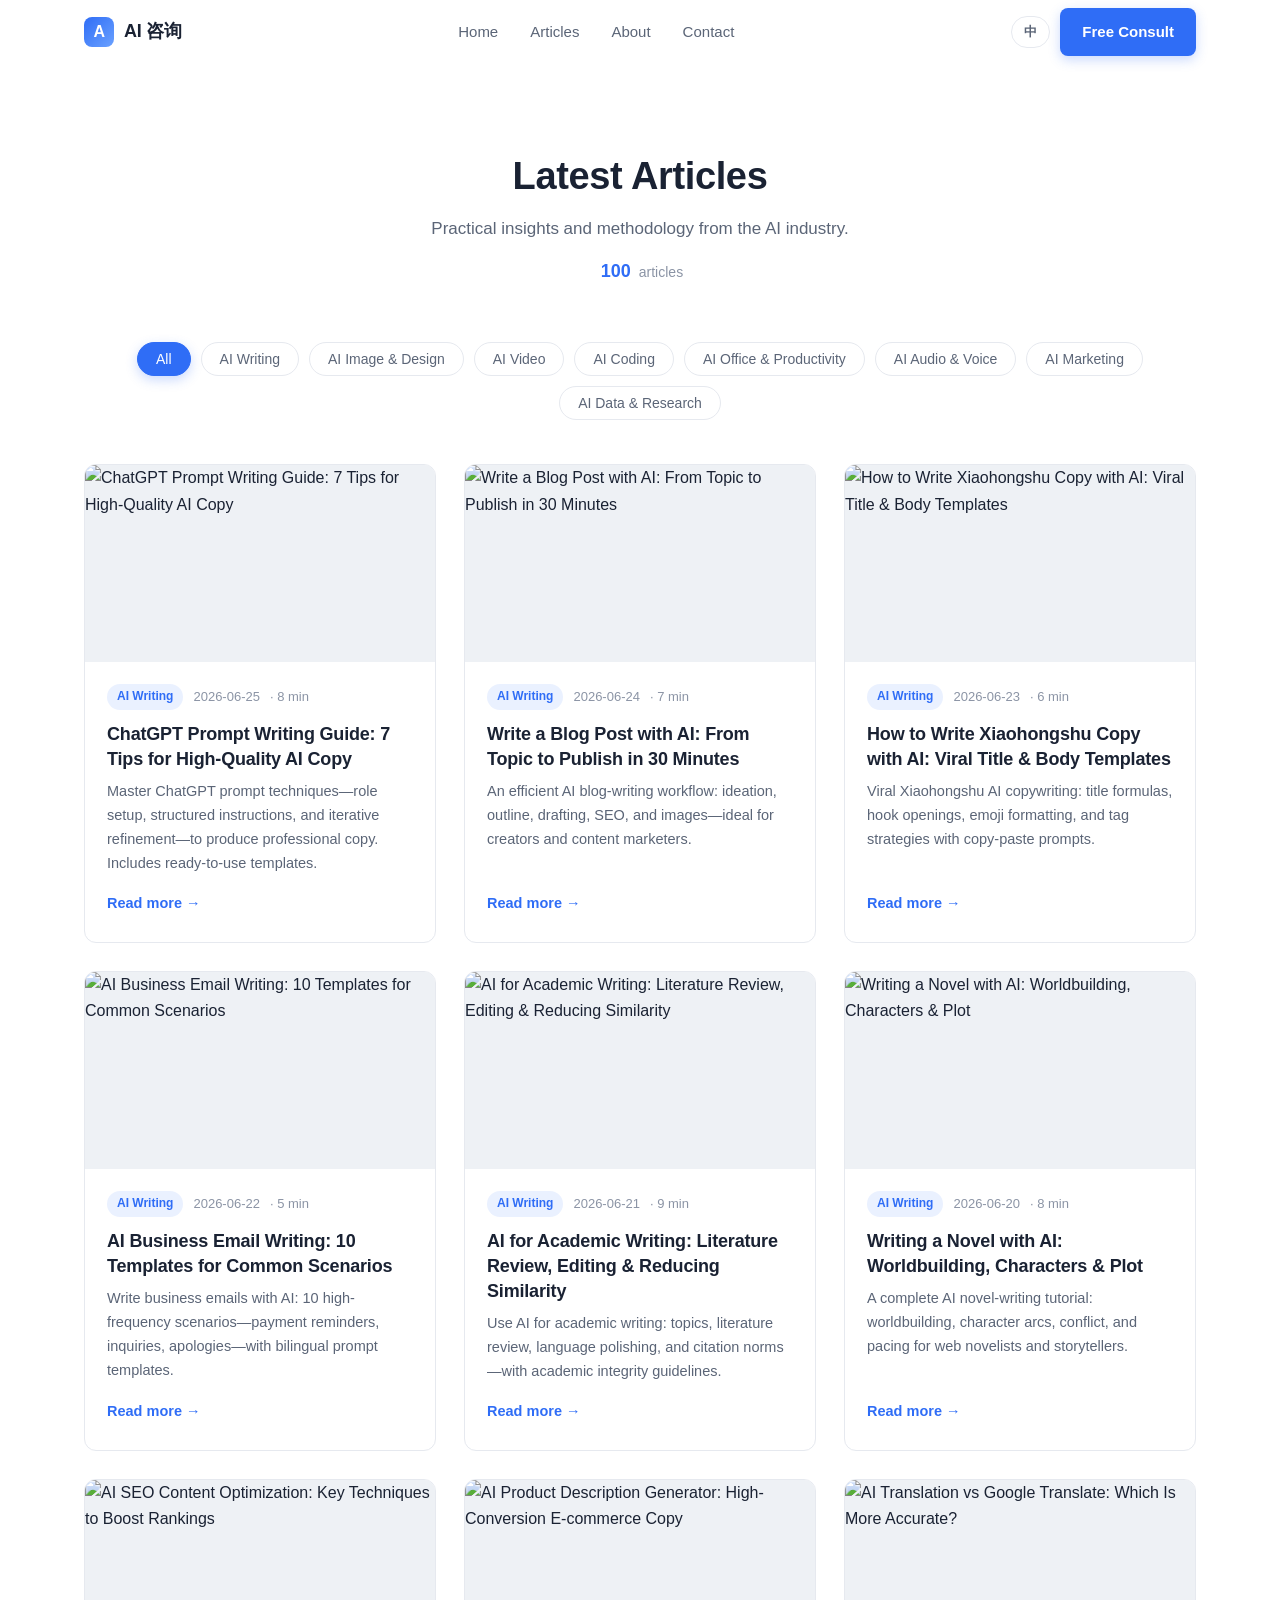
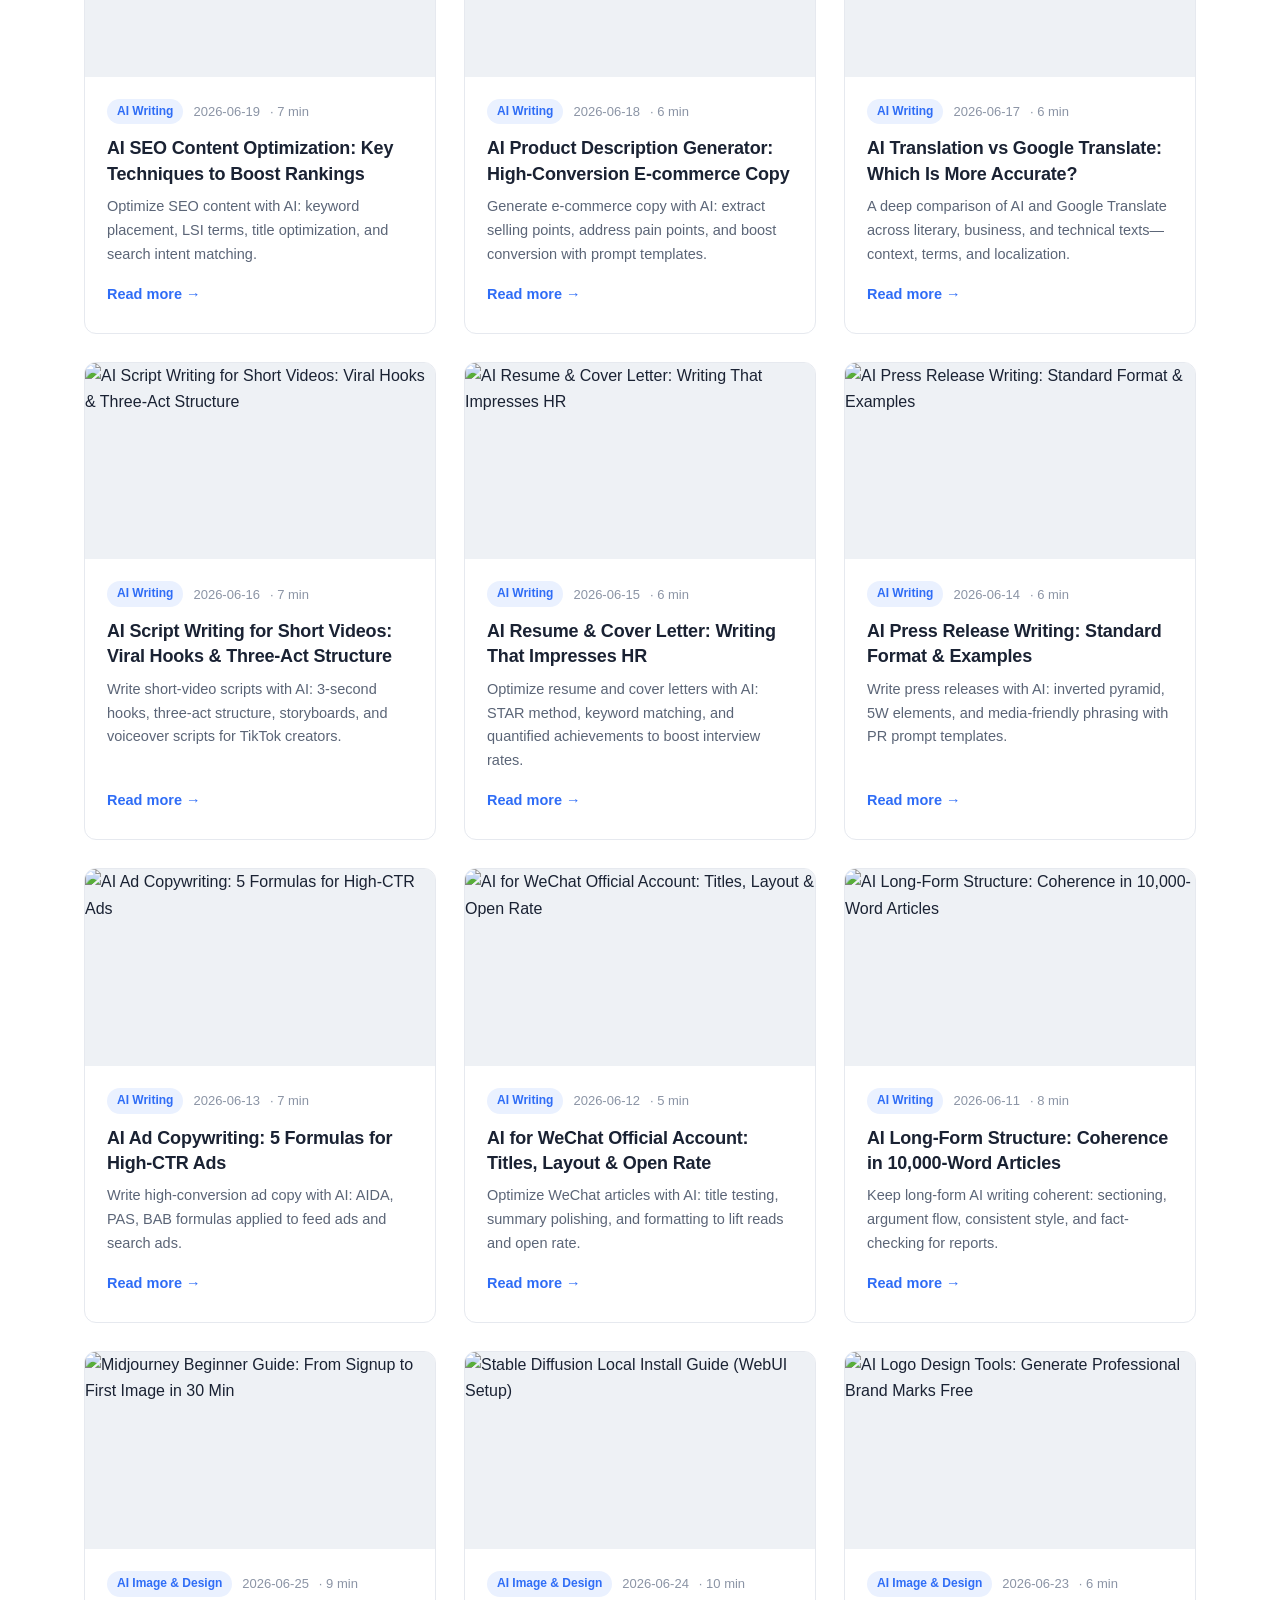
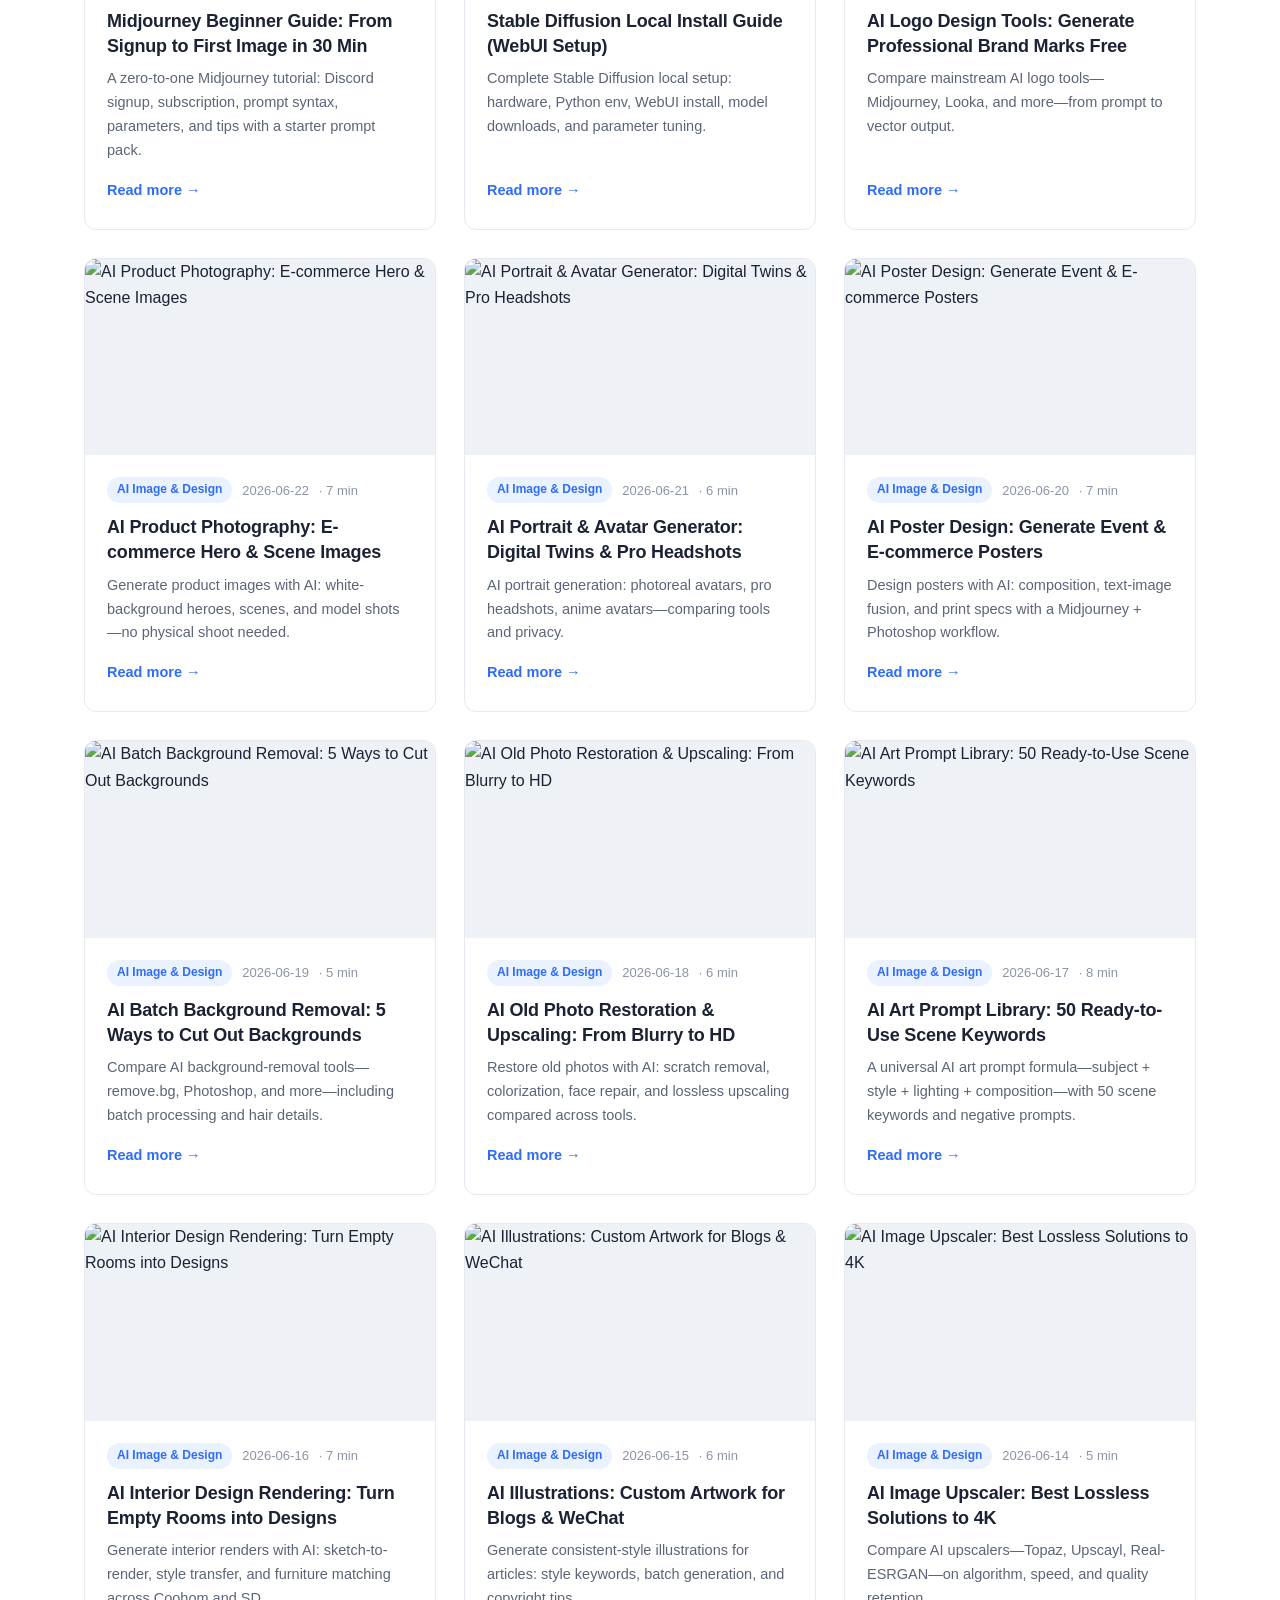
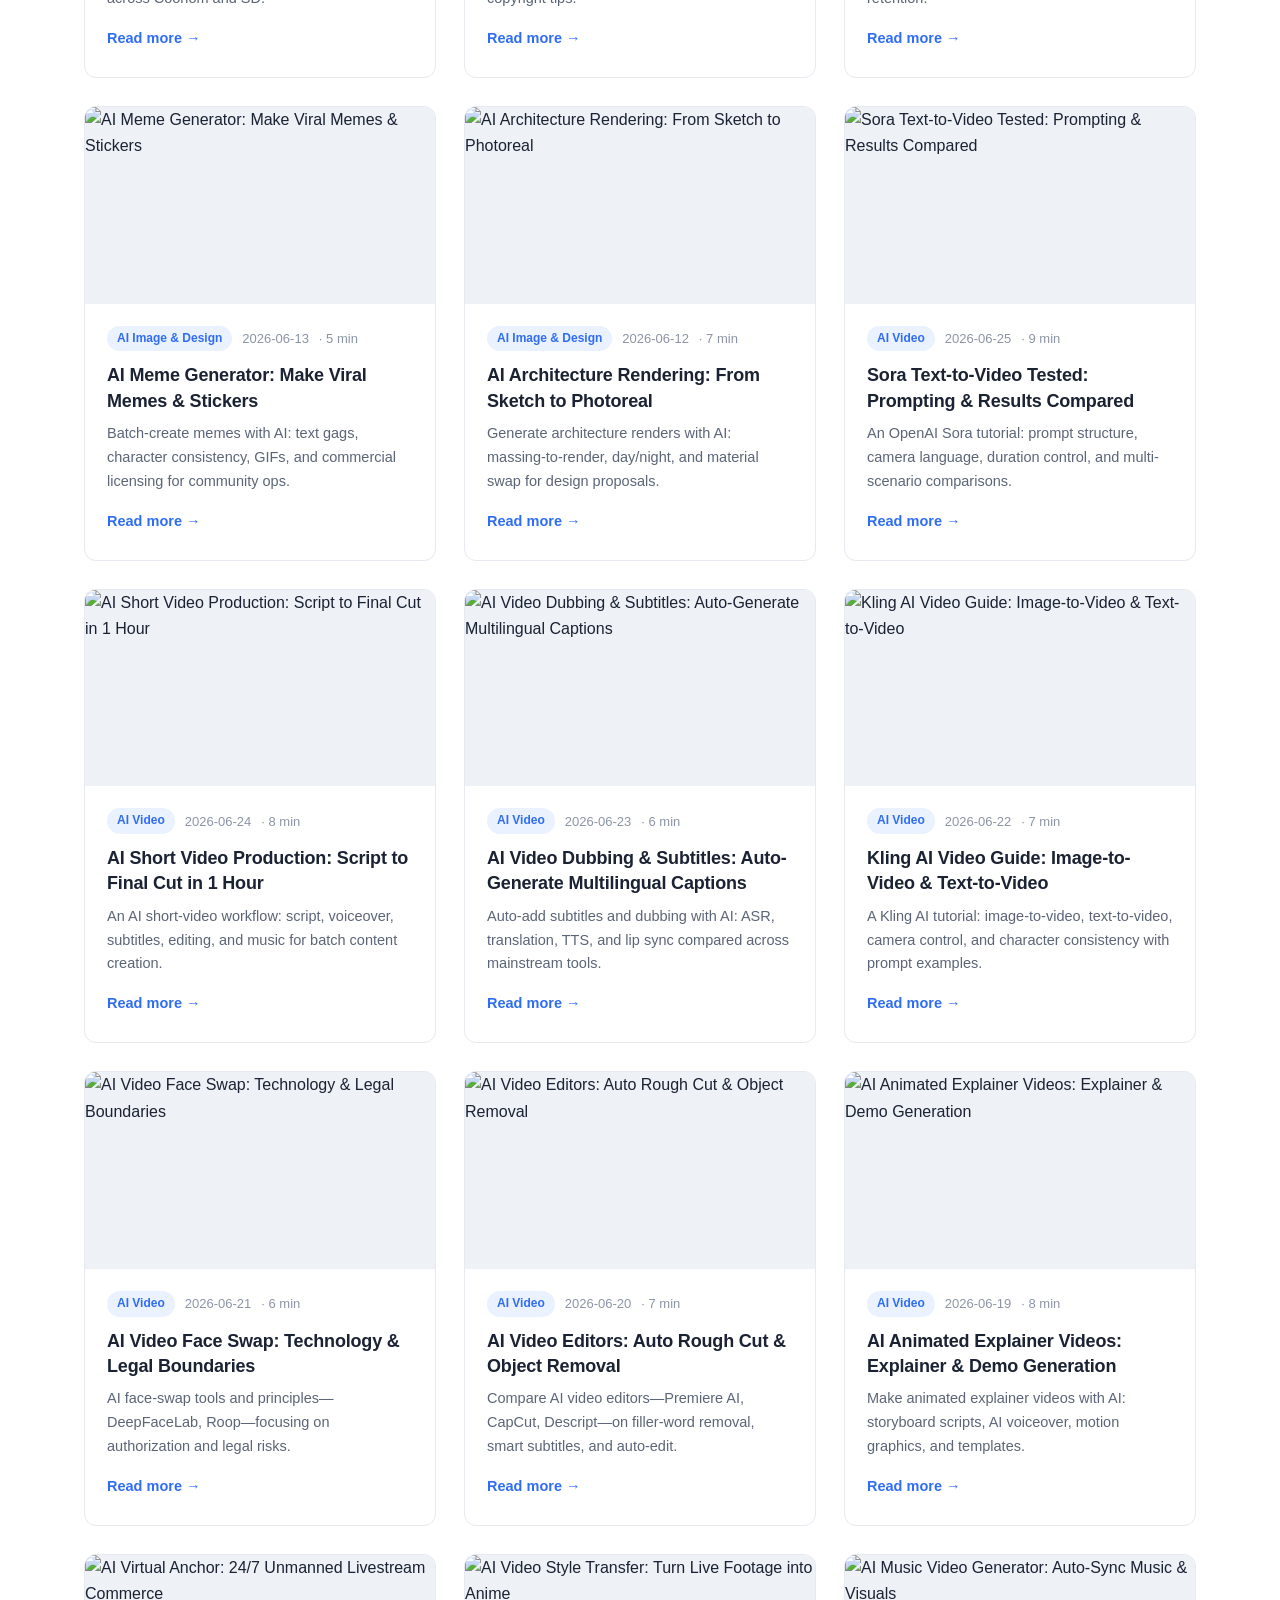
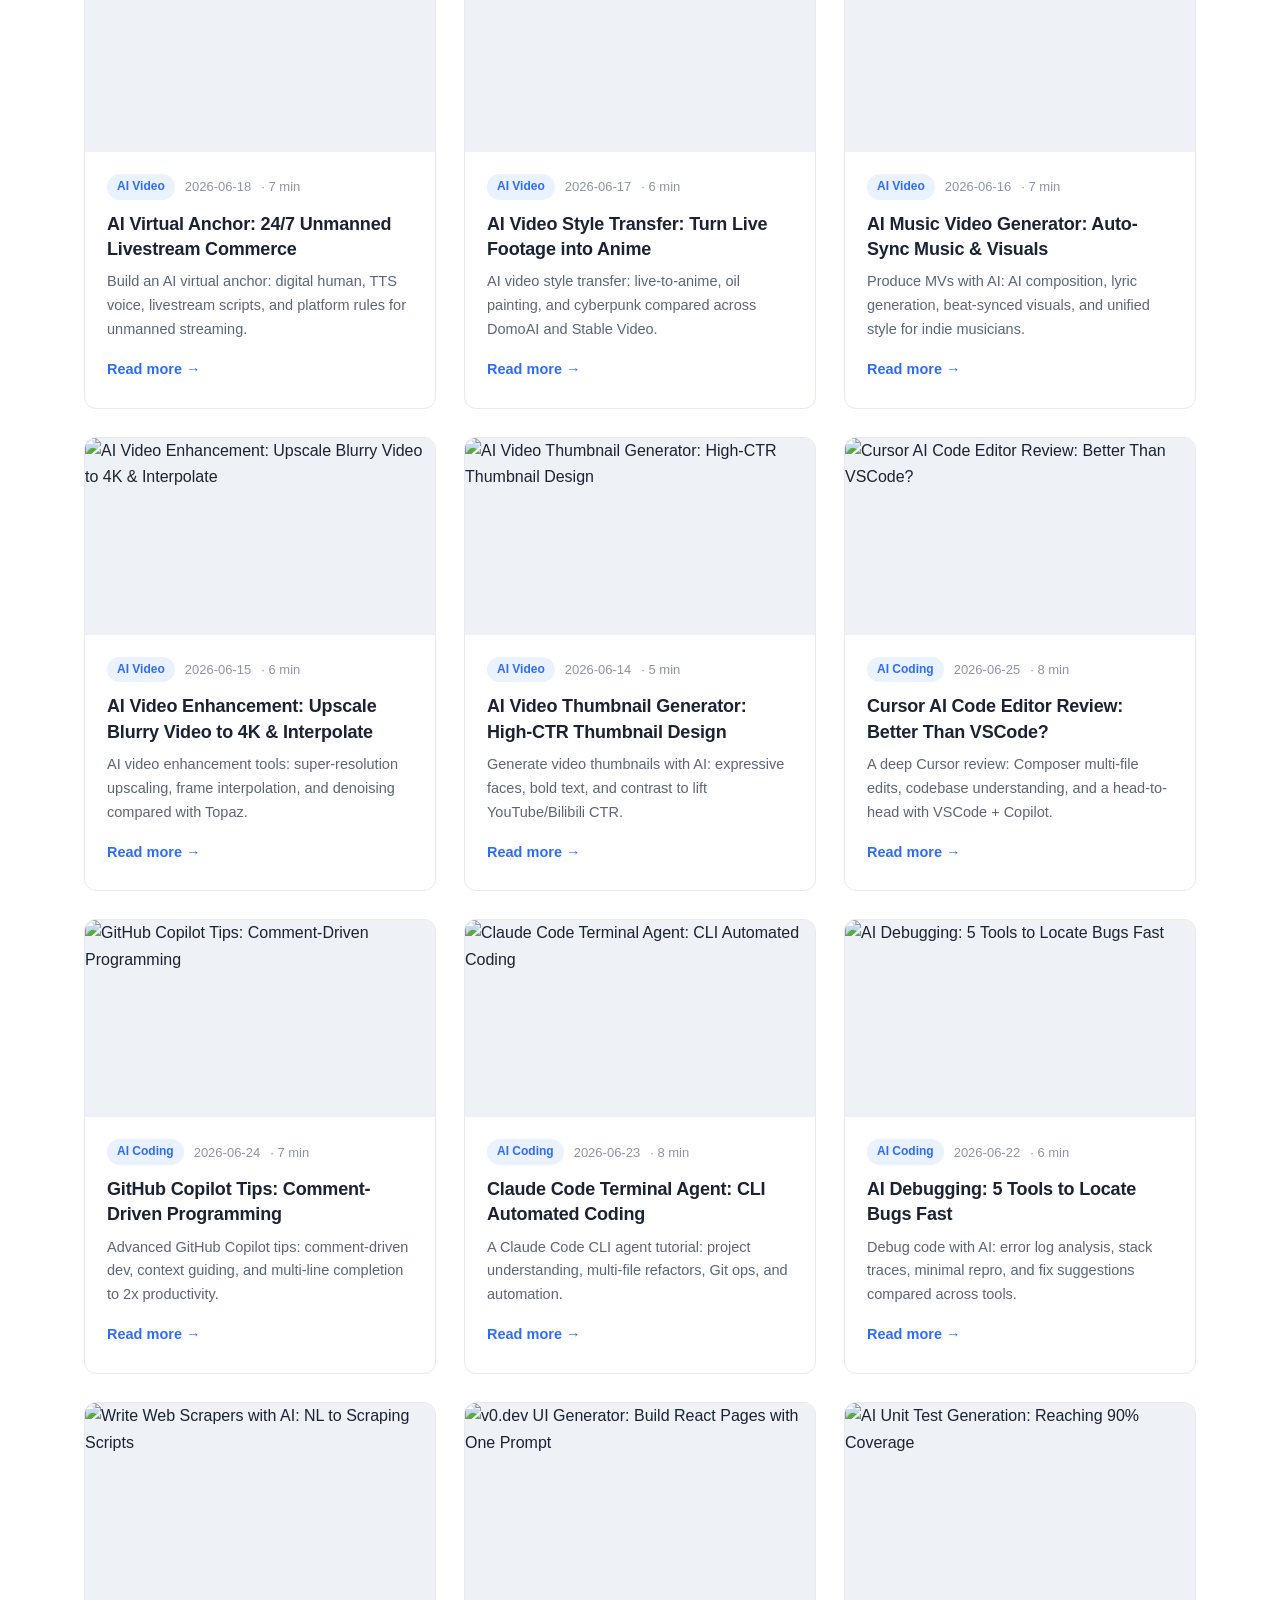
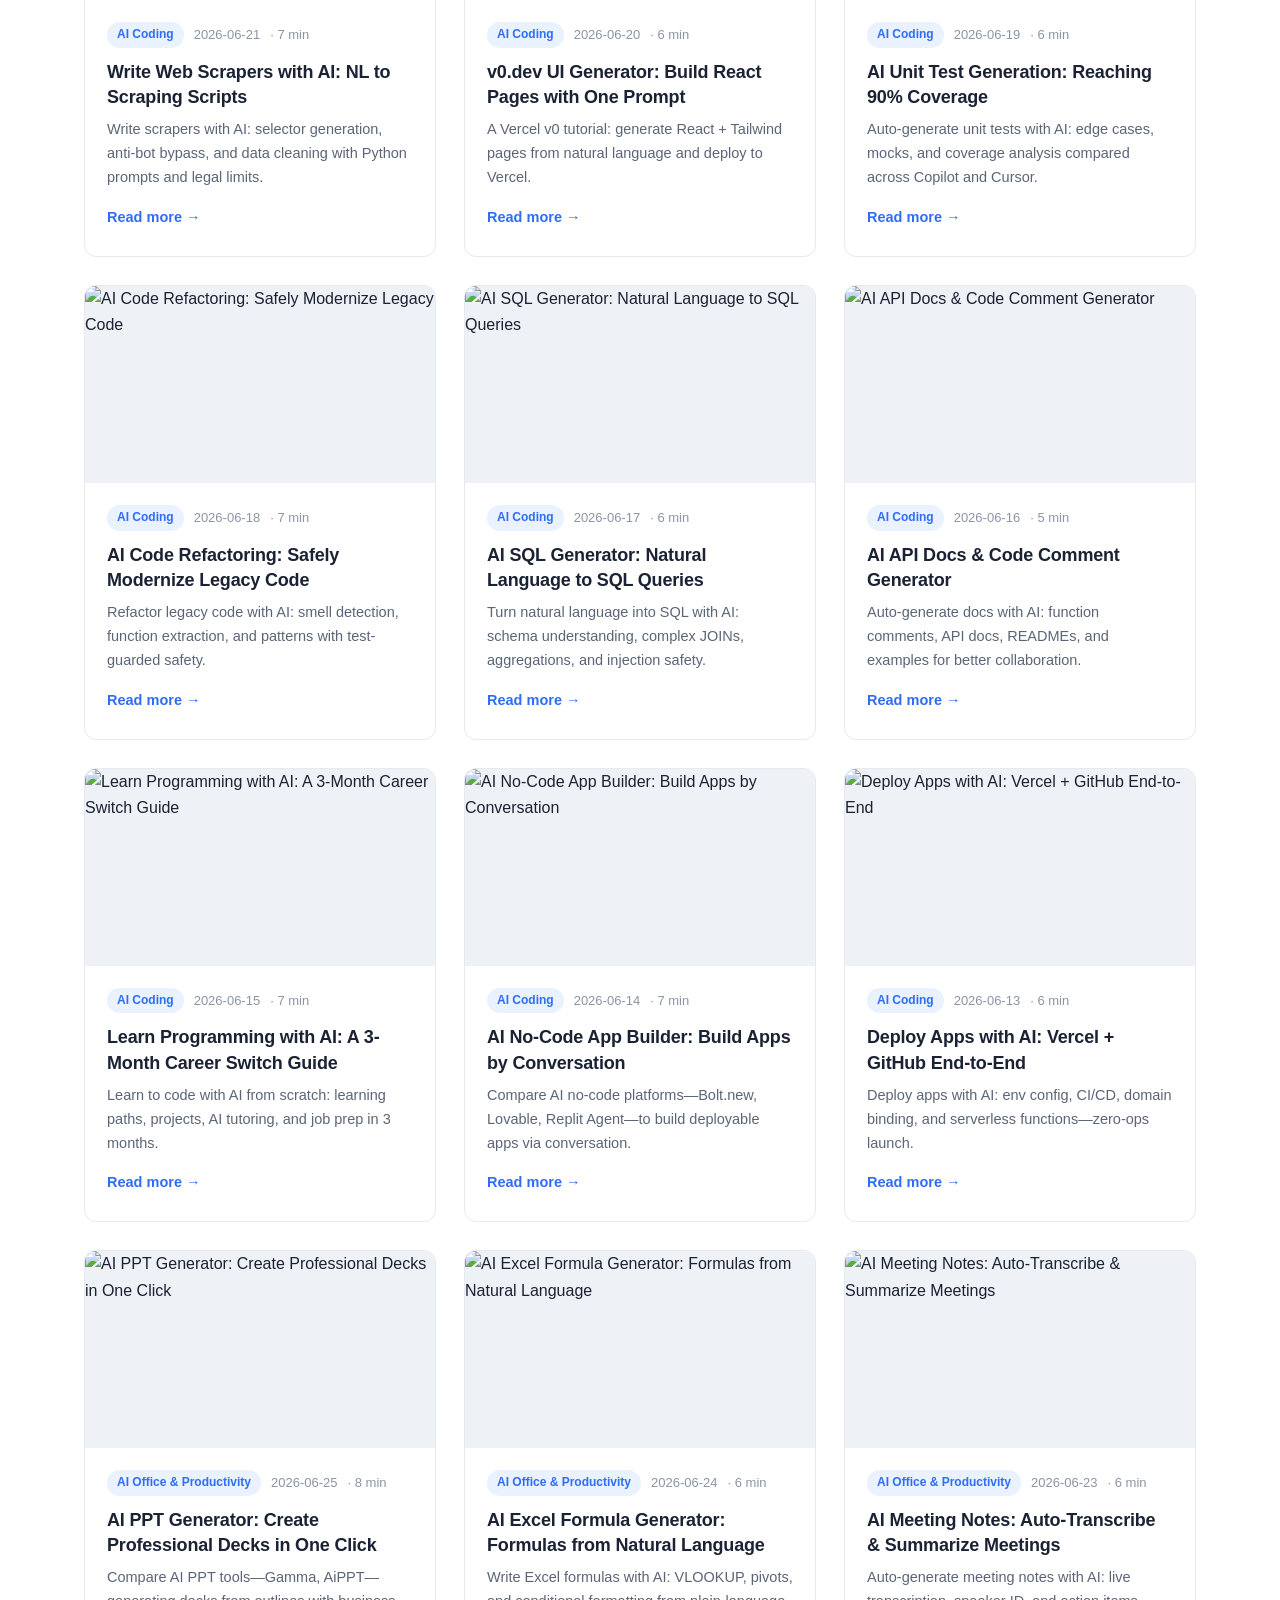
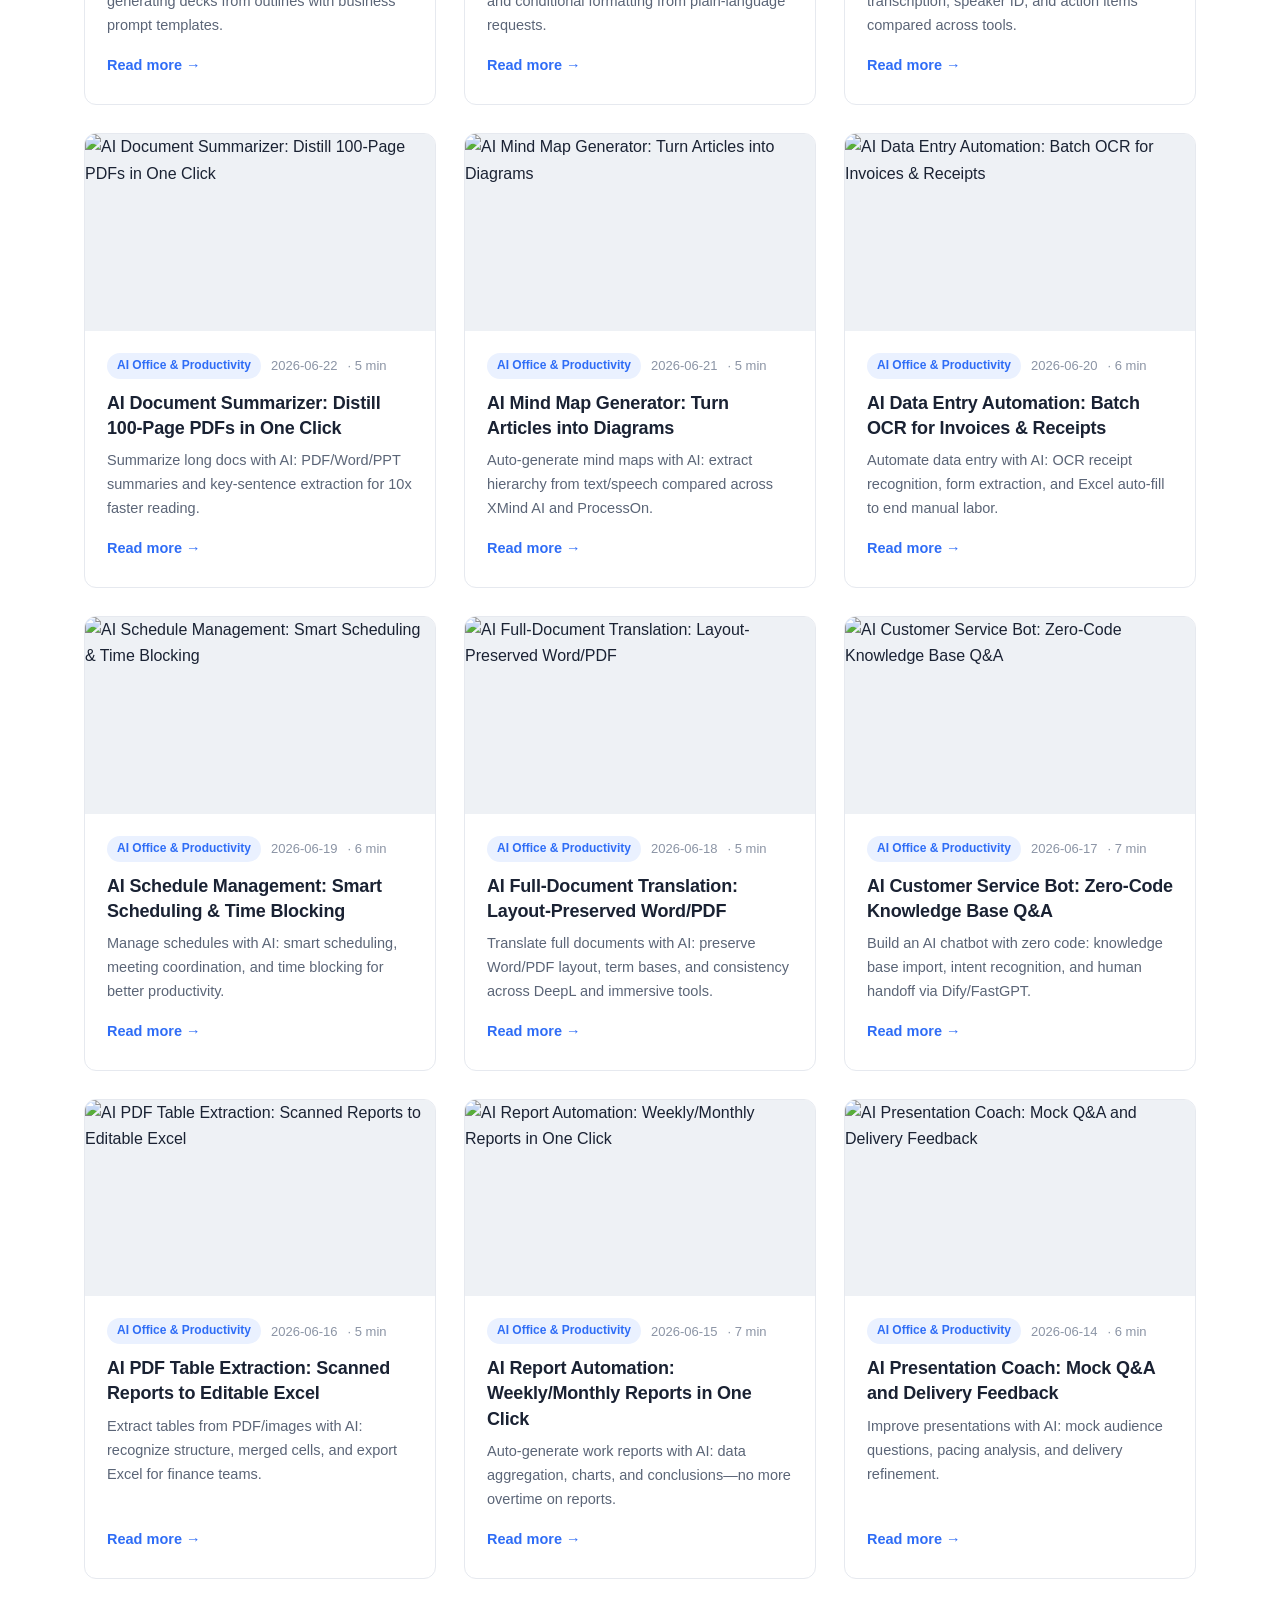
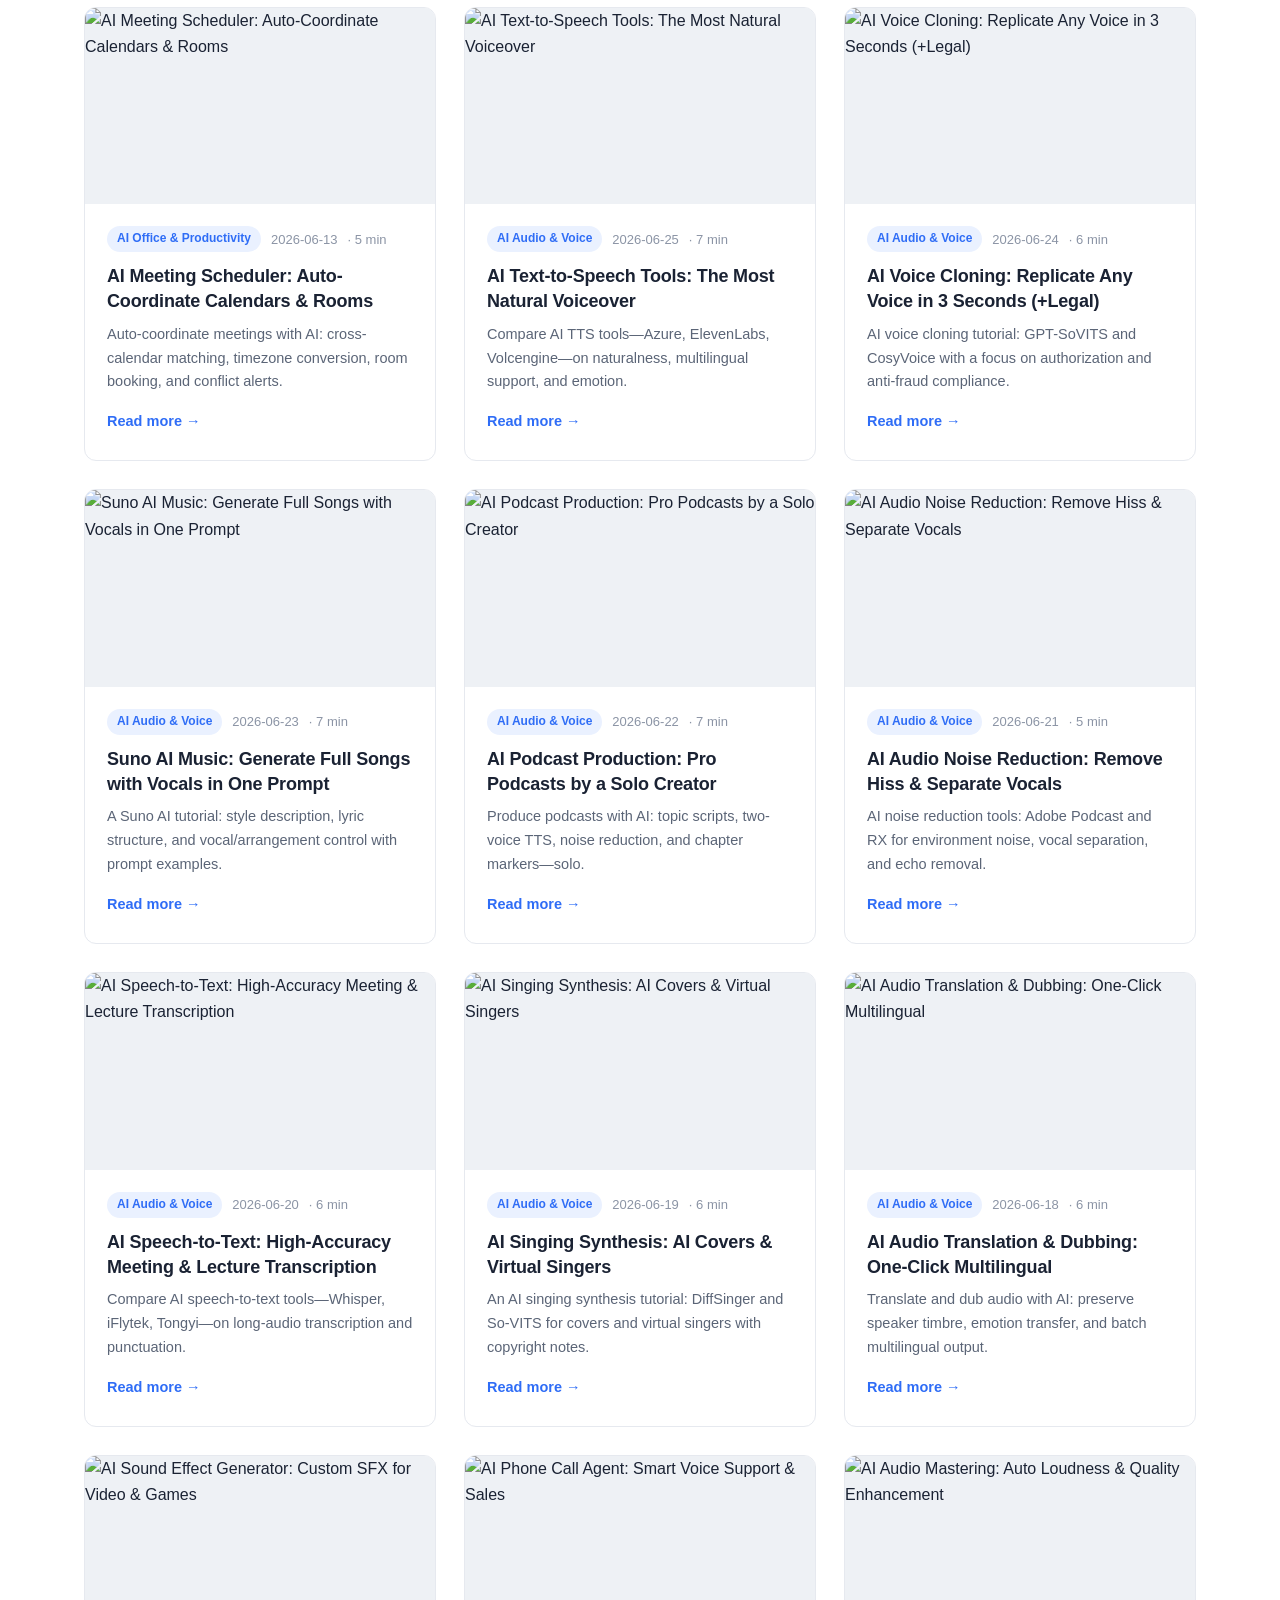
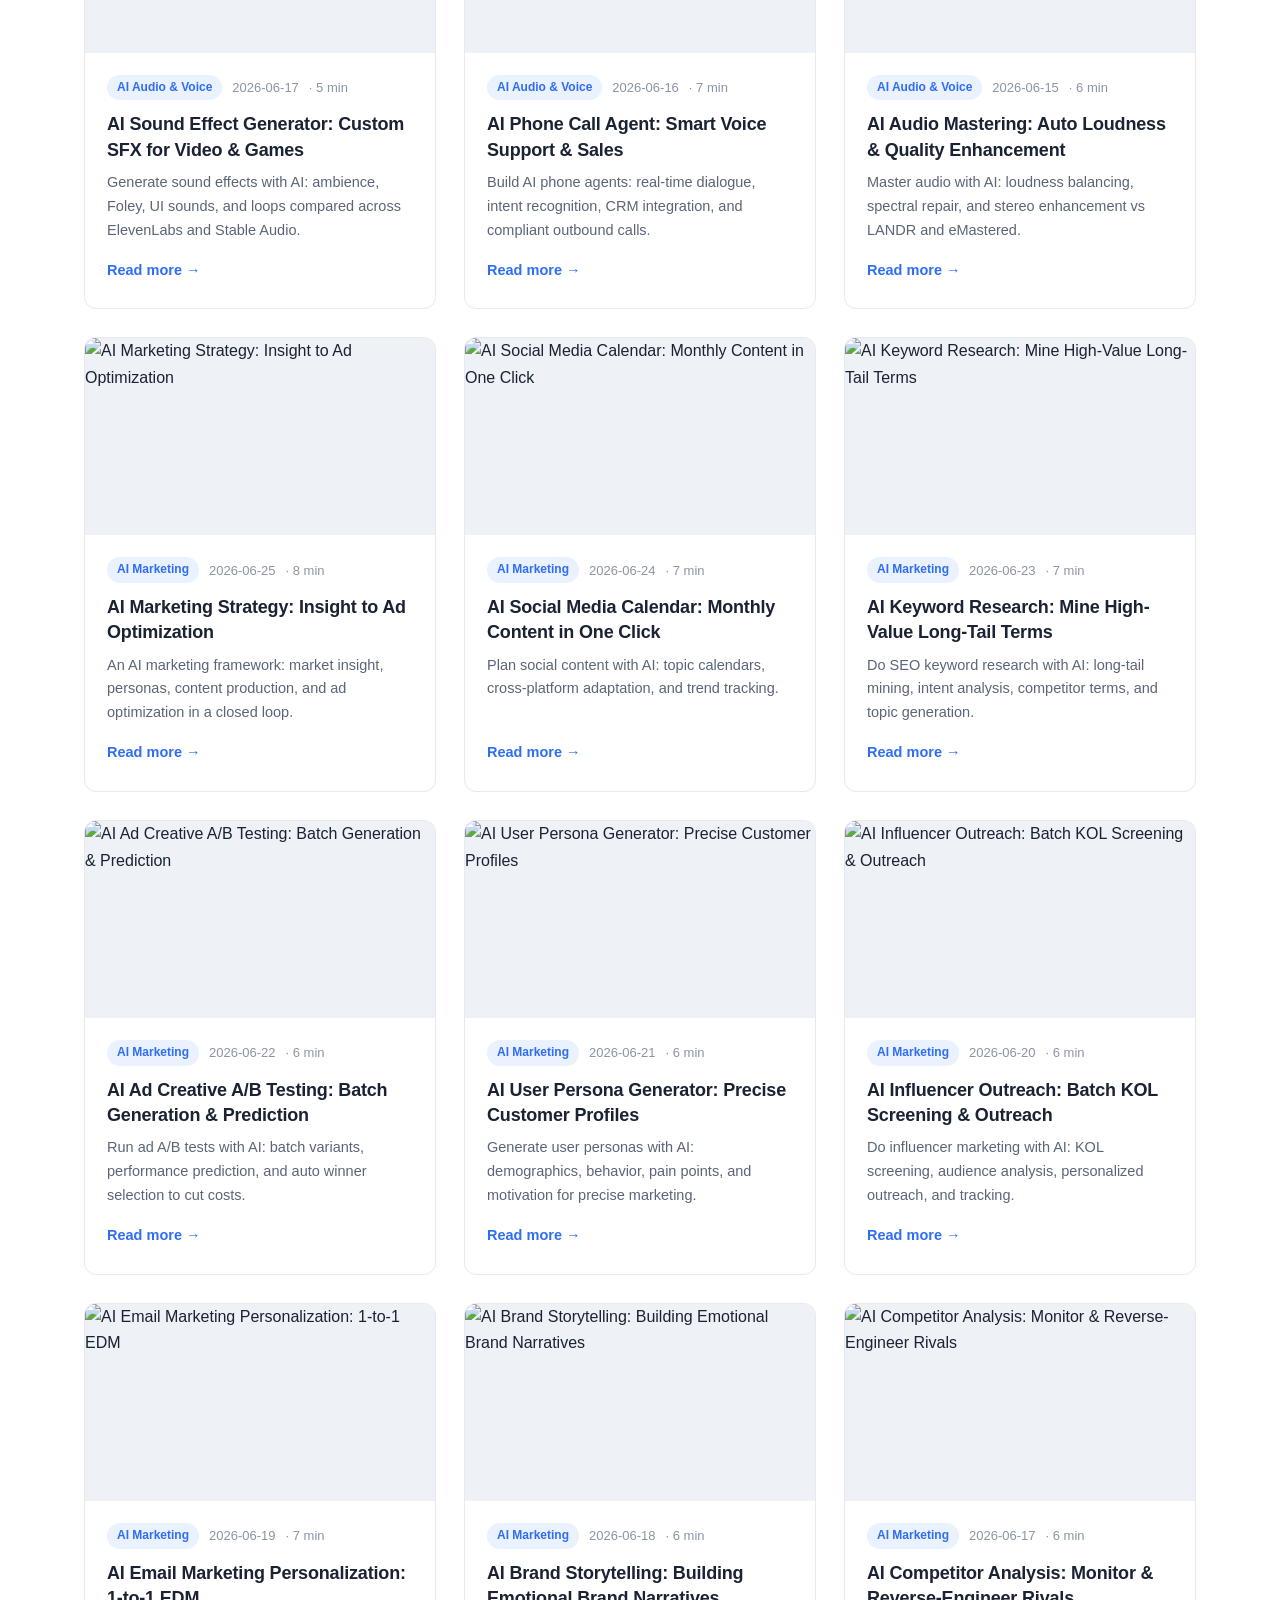
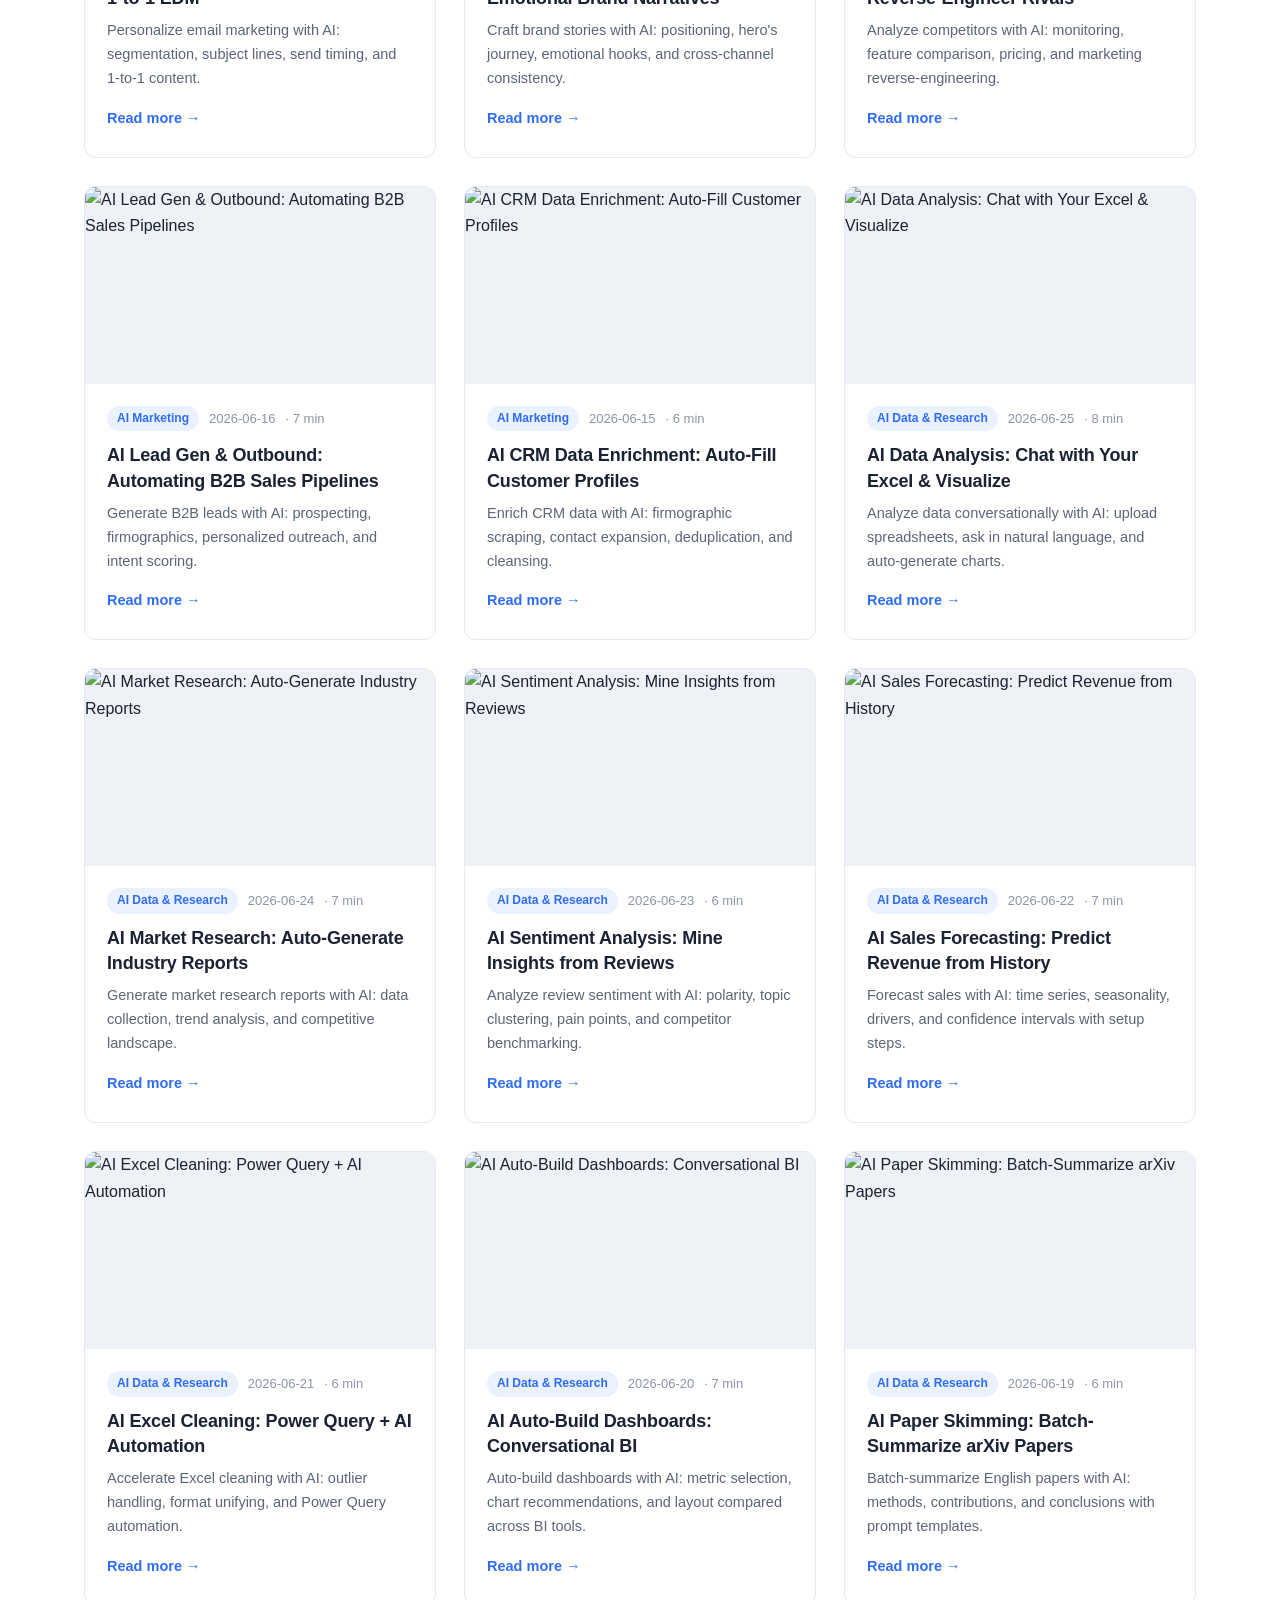
==== articles.html @ fe72b80c "i" ====
<!DOCTYPE html>
<html lang="zh-CN">
<head>
  <meta charset="UTF-8">
  <meta name="viewport" content="width=device-width, initial-scale=1.0">
  <title>全部文章 · 100 篇 AI 工具教程 | AI 咨询</title>
  <meta name="description" content="100 篇 AI 工具实战教程，覆盖 AI 写作、图像设计、视频制作、编程开发、办公效率、音频语音、营销获客、数据分析八大场景，中英双语。">
  <meta name="keywords" content="AI工具教程,AI写作,Midjourney,Sora,Cursor,AI PPT,AI数据分析,中英双语">
  <link rel="icon" href="data:image/svg+xml,<svg xmlns='http://www.w3.org/2000/svg' viewBox='0 0 100 100'><rect width='100' height='100' rx='22' fill='%232f6df6'/><text x='50' y='70' font-size='62' text-anchor='middle' fill='white' font-family='Arial' font-weight='bold'>A</text></svg>">
  <link rel="stylesheet" href="css/style.css">
</head>
<body>

  <header class="header" data-header>
    <div class="container header-inner">
      <a href="index.html" class="logo">
        <span class="logo-mark">A</span>
        <span>AI 咨询</span>
      </a>
      <nav class="nav-menu" data-nav-menu>
        <a href="index.html#home" data-i18n="nav.home">首页</a>
        <a href="articles.html" data-i18n="nav.articles">文章</a>
        <a href="index.html#about" data-i18n="nav.about">关于</a>
        <a href="index.html#contact" data-i18n="nav.contact">联系</a>
      </nav>
      <div class="nav-actions">
        <button class="lang-switch" data-lang-switch data-i18n="lang.switch">EN</button>
        <a href="index.html#contact" class="btn btn-primary" data-i18n="nav.cta">免费咨询</a>
        <button class="nav-toggle" data-nav-toggle aria-label="menu"><span></span><span></span><span></span></button>
      </div>
    </div>
  </header>

  <section class="section">
    <div class="container">
      <div class="section-head">
        <h2 data-i18n="articles.title">全部文章</h2>
        <p data-i18n="articles.subtitle">100 篇 AI 工具实战教程，覆盖八大应用场景。</p>
        <div class="posts-count-line">
          <span data-i18n="articles.total">共</span>
          <strong data-posts-count>100</strong>
          <span data-i18n="articles.unit">篇文章</span>
        </div>
      </div>

      <!-- 分类筛选条 -->
      <div class="filters" data-filters data-filter="all"></div>

      <!-- 文章卡片网格 -->
      <div class="articles-grid" data-posts-grid data-filter="all" data-posts-section></div>
    </div>
  </section>

  <footer class="footer">
    <div class="container">
      <div class="footer-grid">
        <div>
          <div class="logo">
            <span class="logo-mark">A</span>
            <span>AI 咨询</span>
          </div>
          <p class="footer-tagline" data-i18n="footer.tagline">用 AI 驱动业务持续增长</p>
        </div>
        <div class="footer-col">
          <h4 data-i18n="footer.nav">导航</h4>
          <a href="index.html#home" data-i18n="nav.home">首页</a>
          <a href="articles.html" data-i18n="nav.articles">文章</a>
          <a href="index.html#about" data-i18n="nav.about">关于</a>
          <a href="index.html#contact" data-i18n="nav.contact">联系</a>
        </div>
        <div class="footer-col">
          <h4 data-i18n="footer.follow">关注我们</h4>
          <a href="#">GitHub</a>
          <a href="#">LinkedIn</a>
          <a href="#">X / Twitter</a>
          <a href="#">Email</a>
        </div>
      </div>
      <div class="footer-bottom">
        <span data-i18n="footer.copyright">© 2026 AI 咨询. 保留所有权利.</span>
        <span data-i18n="footer.icp"></span>
      </div>
    </div>
  </footer>

  <script src="js/i18n.js"></script>
  <script src="js/posts-categories.js"></script>
  <script src="js/posts-data.js"></script>
  <script src="js/posts-content.js"></script>
  <script src="js/main.js"></script>
  <script src="js/posts-base.js"></script>
  <script>
    document.addEventListener("DOMContentLoaded", function () {
      if (window.__posts) {
        var lang = window.__i18n.getLang();
        window.__posts.renderFilters(lang);
        window.__posts.renderList(lang);
      }
    });
  </script>
</body>
</html>
---- css/style.css ----
/* ============================================================
   AI 咨询内容站 - 简洁商务白主题
   ============================================================ */

/* ---------- 设计变量 ---------- */
:root {
  --c-bg: #ffffff;
  --c-bg-soft: #f7f8fa;
  --c-bg-muted: #eef1f5;
  --c-text: #1a2233;
  --c-text-soft: #5b6577;
  --c-text-mute: #8b94a5;
  --c-border: #e6e9ef;
  --c-primary: #2f6df6;
  --c-primary-dark: #1d52d6;
  --c-primary-soft: #eaf1ff;
  --c-accent: #0d1b2a;

  --radius: 12px;
  --radius-sm: 8px;
  --shadow-sm: 0 1px 2px rgba(16, 24, 40, 0.04), 0 1px 3px rgba(16, 24, 40, 0.06);
  --shadow-md: 0 4px 16px rgba(16, 24, 40, 0.06), 0 2px 6px rgba(16, 24, 40, 0.04);
  --shadow-lg: 0 18px 40px -12px rgba(16, 24, 40, 0.18);

  --container: 1160px;
  --ease: cubic-bezier(0.4, 0, 0.2, 1);
}

/* ---------- 基础重置 ---------- */
*, *::before, *::after { box-sizing: border-box; }
html { scroll-behavior: smooth; -webkit-text-size-adjust: 100%; }
body {
  margin: 0;
  font-family: -apple-system, BlinkMacSystemFont, "Segoe UI", "PingFang SC",
    "Hiragino Sans GB", "Microsoft YaHei", Roboto, Helvetica, Arial, sans-serif;
  background: var(--c-bg);
  color: var(--c-text);
  line-height: 1.65;
  font-size: 16px;
  -webkit-font-smoothing: antialiased;
}
img { max-width: 100%; display: block; }
a { color: inherit; text-decoration: none; transition: color 0.2s var(--ease); }
button { font-family: inherit; cursor: pointer; border: none; background: none; }
h1, h2, h3, h4 { margin: 0; line-height: 1.25; font-weight: 700; letter-spacing: -0.01em; }
p { margin: 0; }

.container { width: 100%; max-width: var(--container); margin: 0 auto; padding: 0 24px; }

/* ---------- 按钮 ---------- */
.btn {
  display: inline-flex;
  align-items: center;
  justify-content: center;
  gap: 6px;
  padding: 12px 22px;
  border-radius: var(--radius-sm);
  font-size: 15px;
  font-weight: 600;
  transition: all 0.2s var(--ease);
  white-space: nowrap;
}
.btn-primary { background: var(--c-primary); color: #fff; box-shadow: 0 4px 12px rgba(47, 109, 246, 0.25); }
.btn-primary:hover { background: var(--c-primary-dark); transform: translateY(-1px); box-shadow: 0 8px 20px rgba(47, 109, 246, 0.32); }
.btn-ghost { background: var(--c-bg); color: var(--c-text); border: 1px solid var(--c-border); }
.btn-ghost:hover { border-color: var(--c-primary); color: var(--c-primary); }
.btn-light { background: rgba(255,255,255,0.12); color: #fff; border: 1px solid rgba(255,255,255,0.22); backdrop-filter: blur(8px); }
.btn-light:hover { background: rgba(255,255,255,0.2); }
.btn-lg { padding: 14px 28px; font-size: 16px; }

/* ---------- 顶部导航 ---------- */
.header {
  position: sticky;
  top: 0;
  z-index: 50;
  background: rgba(255, 255, 255, 0.85);
  backdrop-filter: saturate(180%) blur(12px);
  border-bottom: 1px solid transparent;
  transition: all 0.25s var(--ease);
}
.header.is-scrolled { border-bottom-color: var(--c-border); box-shadow: var(--shadow-sm); }
.header-inner { display: flex; align-items: center; justify-content: space-between; height: 64px; }

.logo { display: flex; align-items: center; gap: 10px; font-weight: 800; font-size: 18px; letter-spacing: -0.02em; }
.logo-mark {
  width: 30px; height: 30px; border-radius: 8px;
  background: linear-gradient(135deg, var(--c-primary), #6aa1ff);
  display: grid; place-items: center; color: #fff; font-size: 16px;
}

.nav-menu { display: flex; align-items: center; gap: 4px; }
.nav-menu a {
  padding: 8px 14px; border-radius: var(--radius-sm); font-size: 15px;
  color: var(--c-text-soft); font-weight: 500;
}
.nav-menu a:hover { color: var(--c-primary); background: var(--c-primary-soft); }
.nav-actions { display: flex; align-items: center; gap: 10px; }

.lang-switch {
  padding: 6px 12px; border-radius: 999px; font-size: 13px; font-weight: 600;
  border: 1px solid var(--c-border); color: var(--c-text-soft);
}
.lang-switch:hover { border-color: var(--c-primary); color: var(--c-primary); }

.nav-toggle { display: none; width: 40px; height: 40px; border-radius: 8px; }
.nav-toggle span {
  display: block; width: 18px; height: 2px; background: var(--c-text); margin: 4px auto;
  transition: 0.25s var(--ease);
}

/* ---------- Hero ---------- */
.hero {
  position: relative; overflow: hidden;
  padding: 96px 0 80px;
  background:
    radial-gradient(900px 480px at 80% -10%, rgba(47, 109, 246, 0.10), transparent 60%),
    radial-gradient(700px 420px at 0% 30%, rgba(106, 161, 255, 0.08), transparent 60%),
    var(--c-bg);
}
.hero-grid { display: grid; grid-template-columns: 1.1fr 0.9fr; gap: 56px; align-items: center; }
.hero-badge {
  display: inline-flex; align-items: center; gap: 8px;
  padding: 6px 14px; border-radius: 999px;
  background: var(--c-primary-soft); color: var(--c-primary);
  font-size: 13px; font-weight: 600; margin-bottom: 22px;
}
.hero-badge::before {
  content: ""; width: 6px; height: 6px; border-radius: 50%;
  background: var(--c-primary); box-shadow: 0 0 0 4px rgba(47,109,246,0.18);
}
.hero-title { font-size: clamp(34px, 5vw, 54px); line-height: 1.1; font-weight: 800; }
.hero-title em { font-style: normal; color: var(--c-primary); }
.hero-sub { margin-top: 20px; font-size: 18px; color: var(--c-text-soft); max-width: 540px; }
.hero-cta { margin-top: 32px; display: flex; gap: 12px; flex-wrap: wrap; }

.hero-visual {
  position: relative; border-radius: 18px; overflow: hidden;
  background: linear-gradient(135deg, #eaf1ff, #f7f8fa);
  border: 1px solid var(--c-border);
  box-shadow: var(--shadow-lg);
  aspect-ratio: 4 / 3;
}
.hero-visual img { width: 100%; height: 100%; object-fit: cover; }
.hero-visual::after {
  content: ""; position: absolute; inset: 0;
  background: linear-gradient(180deg, transparent 60%, rgba(13,27,42,0.25));
}
.hero-stats {
  position: absolute; left: 18px; right: 18px; bottom: 18px;
  display: grid; grid-template-columns: repeat(3, 1fr); gap: 10px;
  background: rgba(255,255,255,0.92); backdrop-filter: blur(8px);
  border-radius: var(--radius); padding: 14px; box-shadow: var(--shadow-md);
}
.hero-stat .num { font-size: 22px; font-weight: 800; color: var(--c-accent); }
.hero-stat .label { font-size: 12px; color: var(--c-text-mute); }

/* ---------- 统计区 (独立展示) ---------- */
.stats-strip {
  border-top: 1px solid var(--c-border);
  border-bottom: 1px solid var(--c-border);
  background: var(--c-bg-soft);
}
.stats-inner { display: grid; grid-template-columns: repeat(4, 1fr); padding: 36px 0; }
.stat-item { text-align: center; border-right: 1px solid var(--c-border); }
.stat-item:last-child { border-right: none; }
.stat-item .num { font-size: 34px; font-weight: 800; color: var(--c-accent); }
.stat-item .num .suffix { color: var(--c-primary); }
.stat-item .label { font-size: 14px; color: var(--c-text-mute); margin-top: 4px; }

/* ---------- 通用 section ---------- */
.section { padding: 88px 0; }
.section-head { text-align: center; max-width: 680px; margin: 0 auto 56px; }
.section-head h2 { font-size: clamp(28px, 3.5vw, 38px); }
.section-head p { margin-top: 14px; color: var(--c-text-soft); font-size: 17px; }
.section-alt { background: var(--c-bg-soft); }

/* ---------- 服务卡片 ---------- */
.services-grid { display: grid; grid-template-columns: repeat(3, 1fr); gap: 24px; }
.service-card {
  background: var(--c-bg); border: 1px solid var(--c-border);
  border-radius: var(--radius); padding: 32px 28px;
  transition: all 0.25s var(--ease);
}
.service-card:hover { transform: translateY(-4px); box-shadow: var(--shadow-lg); border-color: transparent; }
.service-icon {
  width: 52px; height: 52px; border-radius: 12px;
  background: var(--c-primary-soft); color: var(--c-primary);
  display: grid; place-items: center; font-size: 24px; margin-bottom: 20px;
}
.service-card h3 { font-size: 20px; margin-bottom: 10px; }
.service-card p { color: var(--c-text-soft); font-size: 15px; }

/* ---------- 文章卡片 ---------- */
.articles-grid { display: grid; grid-template-columns: repeat(3, 1fr); gap: 28px; }
.card {
  background: var(--c-bg); border: 1px solid var(--c-border);
  border-radius: var(--radius); overflow: hidden;
  display: flex; flex-direction: column;
  transition: all 0.25s var(--ease);
}
.card:hover { transform: translateY(-4px); box-shadow: var(--shadow-lg); border-color: transparent; }
.card-cover { display: block; aspect-ratio: 16 / 9; overflow: hidden; background: var(--c-bg-muted); }
.card-cover img { width: 100%; height: 100%; object-fit: cover; transition: transform 0.4s var(--ease); }
.card:hover .card-cover img { transform: scale(1.06); }
.card-body { padding: 22px 22px 26px; display: flex; flex-direction: column; flex: 1; }
.card-meta { display: flex; align-items: center; gap: 10px; font-size: 13px; color: var(--c-text-mute); margin-bottom: 12px; }
.tag { background: var(--c-primary-soft); color: var(--c-primary); padding: 3px 10px; border-radius: 999px; font-weight: 600; font-size: 12px; }
.card-title { font-size: 18px; line-height: 1.4; margin-bottom: 8px; }
.card:hover .card-title { color: var(--c-primary); }
.card-excerpt { color: var(--c-text-soft); font-size: 14.5px; flex: 1; margin-bottom: 16px; }
.card-link { color: var(--c-primary); font-weight: 600; font-size: 14.5px; }

.section-foot { text-align: center; margin-top: 48px; }

/* ---------- 关于 ---------- */
.about-grid { display: grid; grid-template-columns: 1fr 1fr; gap: 56px; align-items: center; }
.about-text h2 { font-size: clamp(28px, 3.5vw, 38px); margin-bottom: 20px; }
.about-text p { color: var(--c-text-soft); margin-bottom: 16px; font-size: 16.5px; }
.about-features { display: flex; flex-direction: column; gap: 16px; }
.about-feature {
  display: flex; gap: 14px; padding: 18px;
  background: var(--c-bg); border: 1px solid var(--c-border); border-radius: var(--radius);
}
.about-feature .ico {
  width: 40px; height: 40px; border-radius: 10px; flex-shrink: 0;
  background: var(--c-primary-soft); color: var(--c-primary); display: grid; place-items: center; font-size: 18px;
}
.about-feature h4 { font-size: 16px; margin-bottom: 2px; }
.about-feature span { font-size: 13.5px; color: var(--c-text-mute); }
.about-visual {
  border-radius: 18px; overflow: hidden; box-shadow: var(--shadow-lg);
  aspect-ratio: 4 / 3; border: 1px solid var(--c-border);
}
.about-visual img { width: 100%; height: 100%; object-fit: cover; }

/* ---------- 联系 / CTA ---------- */
.cta {
  background:
    radial-gradient(700px 360px at 80% 120%, rgba(47,109,246,0.35), transparent),
    linear-gradient(135deg, #0d1b2a, #14253d);
  color: #fff; border-radius: 22px; padding: 64px 56px;
  display: grid; grid-template-columns: 1fr 1fr; gap: 48px; align-items: center;
  box-shadow: var(--shadow-lg);
}
.cta h2 { font-size: clamp(26px, 3vw, 34px); color: #fff; }
.cta p { margin-top: 12px; color: rgba(255,255,255,0.78); font-size: 16px; }
.cta-form { display: flex; flex-direction: column; gap: 14px; }
.cta-form input, .cta-form textarea {
  width: 100%; padding: 14px 16px; border-radius: var(--radius-sm);
  border: 1px solid rgba(255,255,255,0.18); background: rgba(255,255,255,0.06);
  color: #fff; font-size: 15px; font-family: inherit;
  transition: all 0.2s var(--ease);
}
.cta-form input::placeholder, .cta-form textarea::placeholder { color: rgba(255,255,255,0.5); }
.cta-form input:focus, .cta-form textarea:focus {
  outline: none; border-color: var(--c-primary); background: rgba(255,255,255,0.1);
}
.cta-form textarea { resize: vertical; min-height: 96px; }
.cta-form .btn-primary { margin-top: 4px; }
.form-note { font-size: 14px; color: #6fcf97; min-height: 20px; }

/* ---------- 页脚 ---------- */
.footer { background: var(--c-accent); color: rgba(255,255,255,0.7); padding: 60px 0 28px; }
.footer-grid { display: grid; grid-template-columns: 2fr 1fr 1fr; gap: 40px; margin-bottom: 40px; }
.footer .logo { color: #fff; margin-bottom: 16px; }
.footer-tagline { max-width: 320px; font-size: 14.5px; }
.footer-col h4 { color: #fff; font-size: 14px; margin-bottom: 16px; letter-spacing: 0.04em; text-transform: uppercase; }
.footer-col a { display: block; padding: 6px 0; font-size: 14.5px; color: rgba(255,255,255,0.7); }
.footer-col a:hover { color: #fff; }
.footer-bottom {
  border-top: 1px solid rgba(255,255,255,0.1); padding-top: 24px;
  display: flex; justify-content: space-between; align-items: center; flex-wrap: wrap; gap: 8px;
  font-size: 13.5px; color: rgba(255,255,255,0.5);
}
.footer-bottom a { color: rgba(255,255,255,0.5); }
.footer-bottom a:hover { color: #fff; }

/* ---------- 文章详情页 ---------- */
.article-hero { padding: 64px 0 32px; background: var(--c-bg-soft); border-bottom: 1px solid var(--c-border); }
.article-back { display: inline-flex; align-items: center; gap: 6px; color: var(--c-text-soft); font-size: 14px; margin-bottom: 20px; }
.article-back:hover { color: var(--c-primary); }
.article-cat { color: var(--c-primary); font-weight: 600; font-size: 14px; }
.article-hero h1 { font-size: clamp(26px, 4vw, 40px); margin: 12px 0 16px; max-width: 820px; }
.article-meta { color: var(--c-text-mute); font-size: 14px; }
.article-cover { max-width: 920px; margin: 32px auto; border-radius: var(--radius); overflow: hidden; box-shadow: var(--shadow-md); }
.article-cover img { width: 100%; }
.article-body { max-width: 760px; margin: 0 auto; padding: 0 0 80px; font-size: 17px; color: var(--c-text); }
.article-body h2 { font-size: 26px; margin: 40px 0 14px; }
.article-body h3 { font-size: 20px; margin: 28px 0 10px; }
.article-body p { margin: 0 0 18px; color: var(--c-text-soft); line-height: 1.8; }
.article-body ul, .article-body ol { margin: 0 0 18px; padding-left: 22px; color: var(--c-text-soft); }
.article-body li { margin-bottom: 8px; line-height: 1.7; }
.article-body blockquote {
  margin: 24px 0; padding: 16px 22px; border-left: 3px solid var(--c-primary);
  background: var(--c-primary-soft); border-radius: 0 var(--radius-sm) var(--radius-sm) 0;
  color: var(--c-text); font-style: italic;
}
.article-body code {
  font-family: "SF Mono", Menlo, Consolas, monospace; font-size: 0.9em;
  background: var(--c-bg-muted); padding: 2px 6px; border-radius: 4px;
}
.article-body strong { color: var(--c-text); }

/* ---------- 响应式 ---------- */
@media (max-width: 920px) {
  .hero-grid { grid-template-columns: 1fr; gap: 36px; }
  .hero-visual { max-width: 540px; }
  .about-grid { grid-template-columns: 1fr; }
  .cta { grid-template-columns: 1fr; padding: 44px 32px; }
  .services-grid, .articles-grid { grid-template-columns: repeat(2, 1fr); }
  .stats-inner { grid-template-columns: repeat(2, 1fr); }
  .stat-item:nth-child(2) { border-right: none; }
  .footer-grid { grid-template-columns: 1fr 1fr; }
}

@media (max-width: 640px) {
  .nav-menu, .nav-actions .btn { display: none; }
  .nav-toggle { display: block; }
  .nav-menu.is-open {
    display: flex; flex-direction: column; align-items: stretch;
    position: absolute; top: 64px; left: 0; right: 0;
    background: var(--c-bg); border-bottom: 1px solid var(--c-border);
    padding: 12px 24px 20px; gap: 4px; box-shadow: var(--shadow-md);
  }
  .nav-menu.is-open a { padding: 12px 14px; }
  .nav-actions { gap: 8px; }
  .lang-switch { display: inline-flex; }

  .section { padding: 64px 0; }
  .services-grid, .articles-grid { grid-template-columns: 1fr; }
  .stats-inner { grid-template-columns: repeat(2, 1fr); }
  .stat-item { border-right: none; border-bottom: 1px solid var(--c-border); padding: 14px 0; }
  .stat-item:nth-last-child(-n+2) { border-bottom: none; }
  .footer-grid { grid-template-columns: 1fr; gap: 28px; }
  .cta { padding: 36px 22px; border-radius: 16px; }
  .hero { padding: 56px 0 64px; }
}

/* ---------- 进入动画 ---------- */
@media (prefers-reduced-motion: no-preference) {
  .reveal { opacity: 0; transform: translateY(18px); transition: opacity 0.6s var(--ease), transform 0.6s var(--ease); }
  .reveal.is-visible { opacity: 1; transform: none; }
}

/* ============================================================
   文章系统: 筛选条 / 计数 / 详情页 / 相关文章 / 404
   ============================================================ */

/* 文章计数行 */
.posts-count-line {
  margin-top: 14px; font-size: 14px; color: var(--c-text-mute);
}
.posts-count-line strong { color: var(--c-primary); font-size: 18px; margin: 0 4px; }

/* 分类筛选条 */
.filters {
  display: flex; flex-wrap: wrap; gap: 10px;
  justify-content: center; margin-bottom: 44px;
}
.filter-chip {
  padding: 8px 18px; border-radius: 999px;
  border: 1px solid var(--c-border); background: var(--c-bg);
  color: var(--c-text-soft); font-size: 14px; font-weight: 500;
  transition: all 0.2s var(--ease);
}
.filter-chip:hover { border-color: var(--c-primary); color: var(--c-primary); }
.filter-chip.is-active {
  background: var(--c-primary); color: #fff; border-color: var(--c-primary);
  box-shadow: 0 4px 12px rgba(47, 109, 246, 0.25);
}

/* 文章详情页 */
.article-wrap { max-width: 820px; padding: 56px 24px 80px !important; }
.article-back {
  display: inline-block; color: var(--c-text-soft); font-size: 14px; margin-bottom: 20px;
}
.article-back:hover { color: var(--c-primary); }
.article-cat { color: var(--c-primary); font-weight: 600; font-size: 14px; }
.article-h1 {
  font-size: clamp(26px, 4vw, 40px); line-height: 1.25; margin: 12px 0 16px;
}
.article-meta { color: var(--c-text-mute); font-size: 14px; display: flex; gap: 6px; flex-wrap: wrap; }
.article-cover { border-radius: var(--radius); overflow: hidden; margin: 28px 0; box-shadow: var(--shadow-md); }
.article-cover img { width: 100%; }

.article-body { font-size: 17px; color: var(--c-text); line-height: 1.85; }
.article-body h2 { font-size: 25px; margin: 36px 0 14px; }
.article-body h3 { font-size: 20px; margin: 26px 0 10px; }
.article-body p { margin: 0 0 18px; color: var(--c-text-soft); }
.article-body ul, .article-body ol { margin: 0 0 18px; padding-left: 24px; color: var(--c-text-soft); }
.article-body li { margin-bottom: 8px; }
.article-body blockquote {
  margin: 22px 0; padding: 16px 22px; border-left: 3px solid var(--c-primary);
  background: var(--c-primary-soft); border-radius: 0 var(--radius-sm) var(--radius-sm) 0;
  color: var(--c-text);
}
.article-body code {
  font-family: "SF Mono", Menlo, Consolas, monospace; font-size: 0.9em;
  background: var(--c-bg-muted); padding: 2px 6px; border-radius: 4px;
}
.article-body strong { color: var(--c-text); }

/* 文章标签 */
.article-tags { display: flex; flex-wrap: wrap; gap: 8px; margin: 32px 0 8px; padding-top: 24px; border-top: 1px solid var(--c-border); }
.article-tag {
  font-size: 13px; color: var(--c-text-soft); background: var(--c-bg-soft);
  padding: 4px 12px; border-radius: 999px;
}

/* 相关文章 */
.article-related { margin-top: 40px; }
.related-title { font-size: 20px; margin-bottom: 16px; }
.related-grid { display: grid; grid-template-columns: repeat(3, 1fr); gap: 16px; }
.related-card {
  display: block; border: 1px solid var(--c-border); border-radius: var(--radius-sm);
  overflow: hidden; transition: all 0.2s var(--ease);
}
.related-card:hover { border-color: var(--c-primary); box-shadow: var(--shadow-md); transform: translateY(-2px); }
.related-cover { aspect-ratio: 16 / 9; background: var(--c-bg-muted); }
.related-cover img { width: 100%; height: 100%; object-fit: cover; }
.related-card span {
  display: block; padding: 12px 14px; font-size: 14px; line-height: 1.45; color: var(--c-text);
}

/* 404 */
.not-found { text-align: center; padding: 60px 0; }
.not-found h1 { font-size: 72px; color: var(--c-primary); margin-bottom: 12px; }
.not-found p { color: var(--c-text-soft); margin-bottom: 24px; }

@media (max-width: 640px) {
  .related-grid { grid-template-columns: 1fr; }
  .filters { justify-content: flex-start; }
}
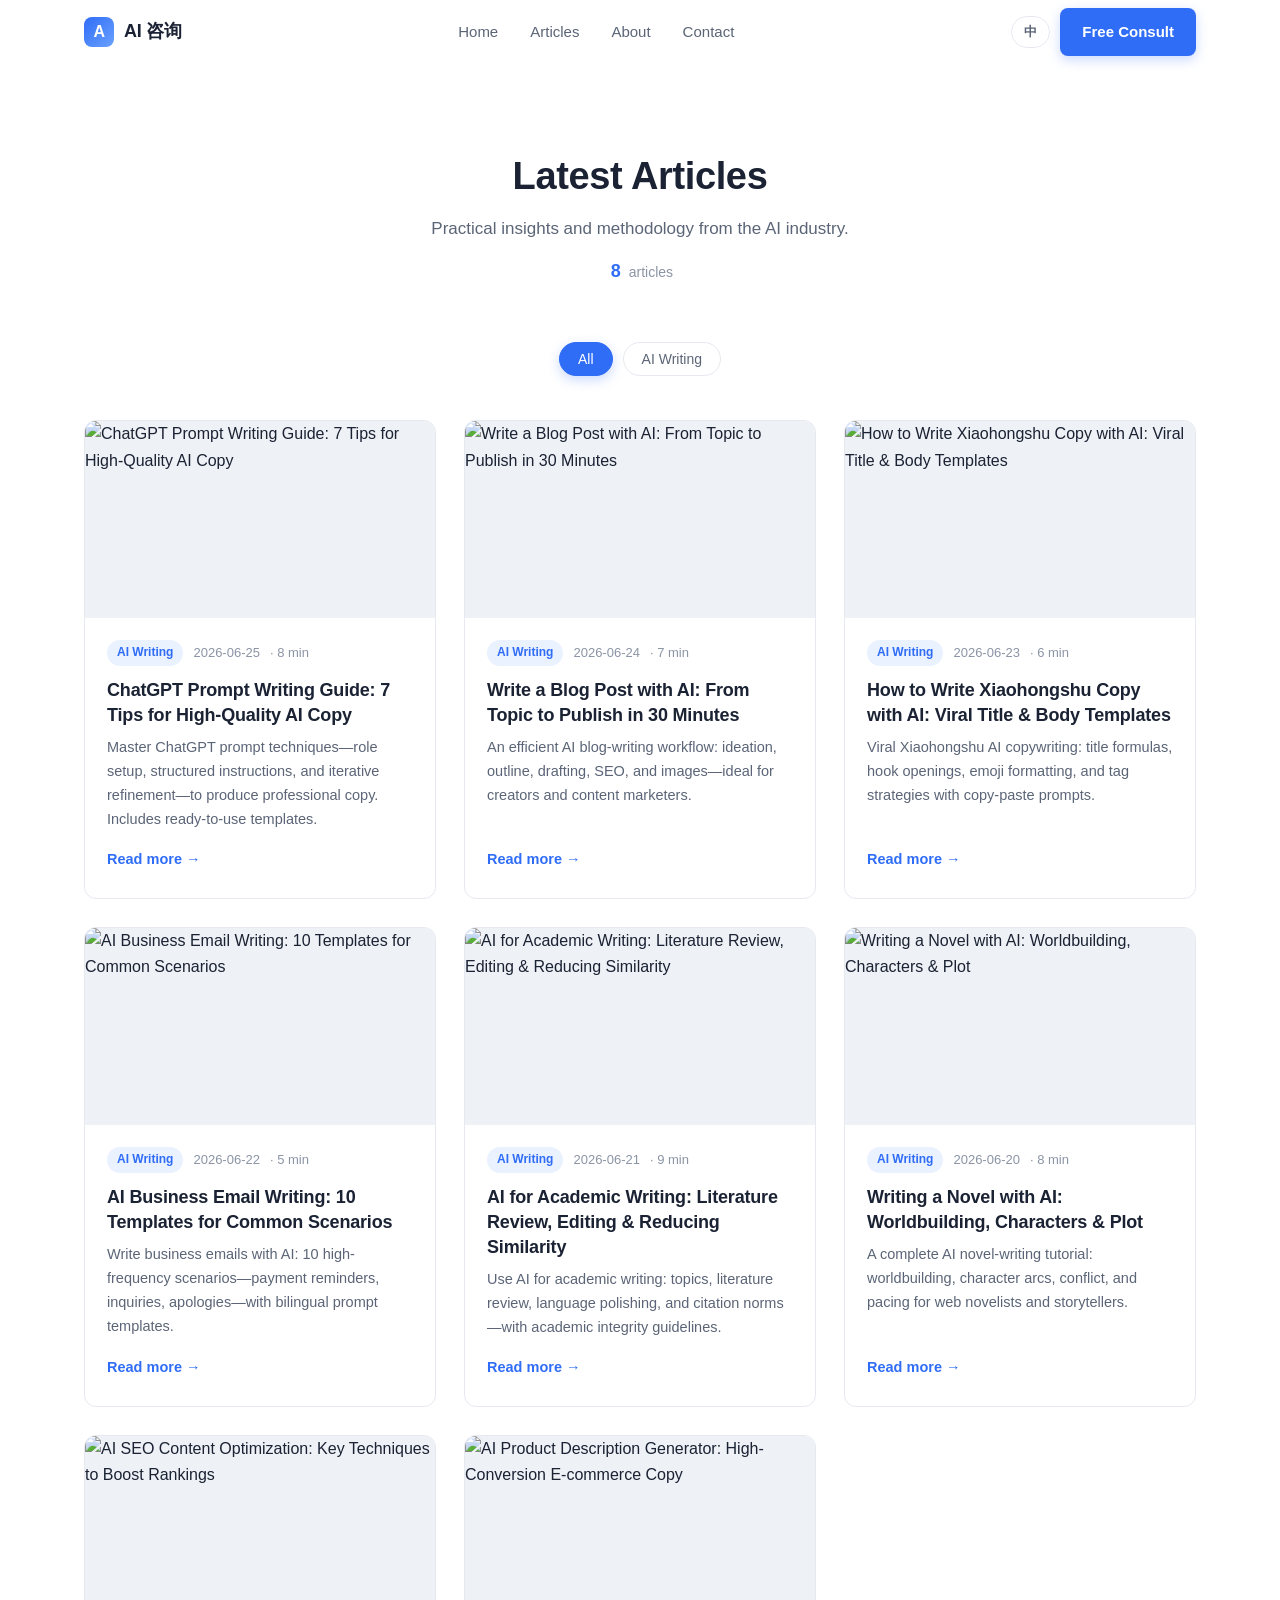
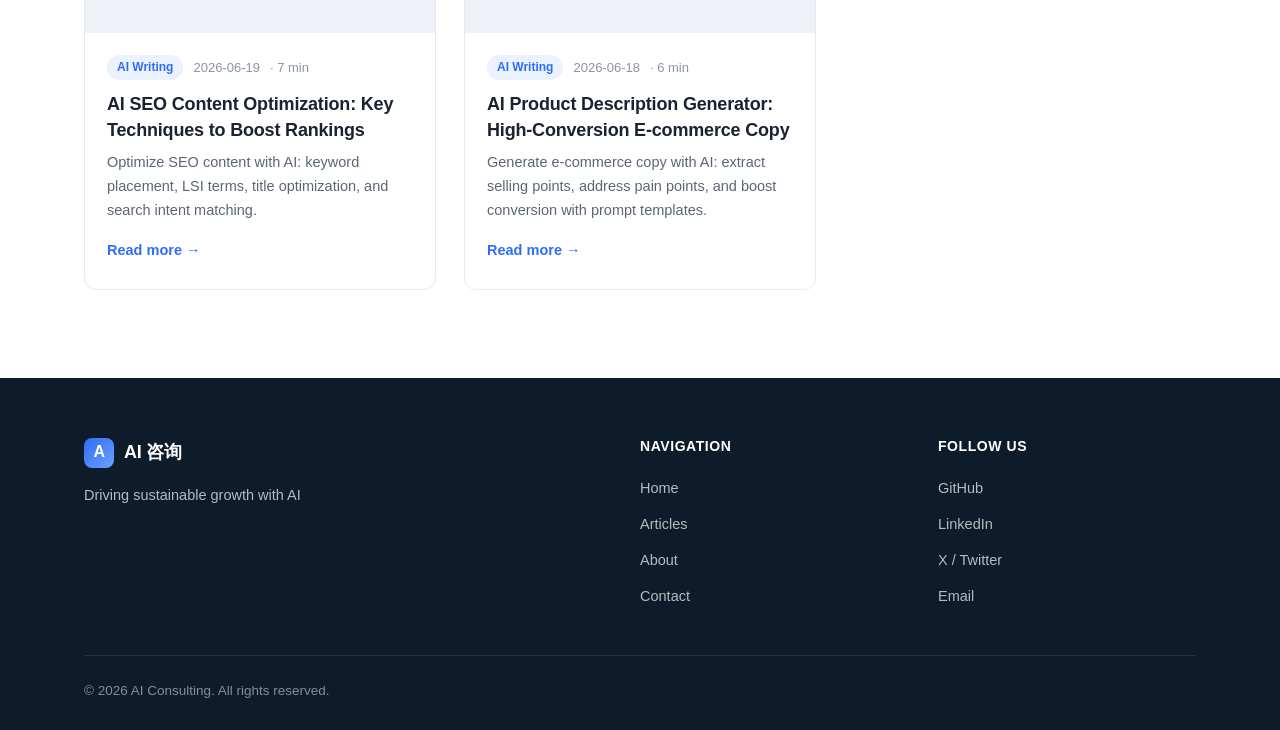
==== commit 8e3bb9be: "1" ====
--- a/articles.html
+++ b/articles.html
@@ -3,9 +3,9 @@
 <head>
   <meta charset="UTF-8">
   <meta name="viewport" content="width=device-width, initial-scale=1.0">
-  <title>全部文章 · 100 篇 AI 工具教程 | AI 咨询</title>
-  <meta name="description" content="100 篇 AI 工具实战教程，覆盖 AI 写作、图像设计、视频制作、编程开发、办公效率、音频语音、营销获客、数据分析八大场景，中英双语。">
-  <meta name="keywords" content="AI工具教程,AI写作,Midjourney,Sora,Cursor,AI PPT,AI数据分析,中英双语">
+  <title>全部文章 · AI 写作实战教程 | AI 咨询</title>
+  <meta name="description" content="AI 写作实战教程，覆盖 ChatGPT 提示词、博客、小红书、商务邮件、论文、小说、SEO、电商文案等场景，中英双语。">
+  <meta name="keywords" content="AI写作教程,ChatGPT提示词,AI文案,AI博客,SEO写作,中英双语">
   <link rel="icon" href="data:image/svg+xml,<svg xmlns='http://www.w3.org/2000/svg' viewBox='0 0 100 100'><rect width='100' height='100' rx='22' fill='%232f6df6'/><text x='50' y='70' font-size='62' text-anchor='middle' fill='white' font-family='Arial' font-weight='bold'>A</text></svg>">
   <link rel="stylesheet" href="css/style.css">
 </head>
@@ -35,10 +35,10 @@
     <div class="container">
       <div class="section-head">
         <h2 data-i18n="articles.title">全部文章</h2>
-        <p data-i18n="articles.subtitle">100 篇 AI 工具实战教程，覆盖八大应用场景。</p>
+        <p data-i18n="articles.subtitle">AI 写作实战教程，从提示词技巧到全流程落地。</p>
         <div class="posts-count-line">
           <span data-i18n="articles.total">共</span>
-          <strong data-posts-count>100</strong>
+          <strong data-posts-count>8</strong>
           <span data-i18n="articles.unit">篇文章</span>
         </div>
       </div>
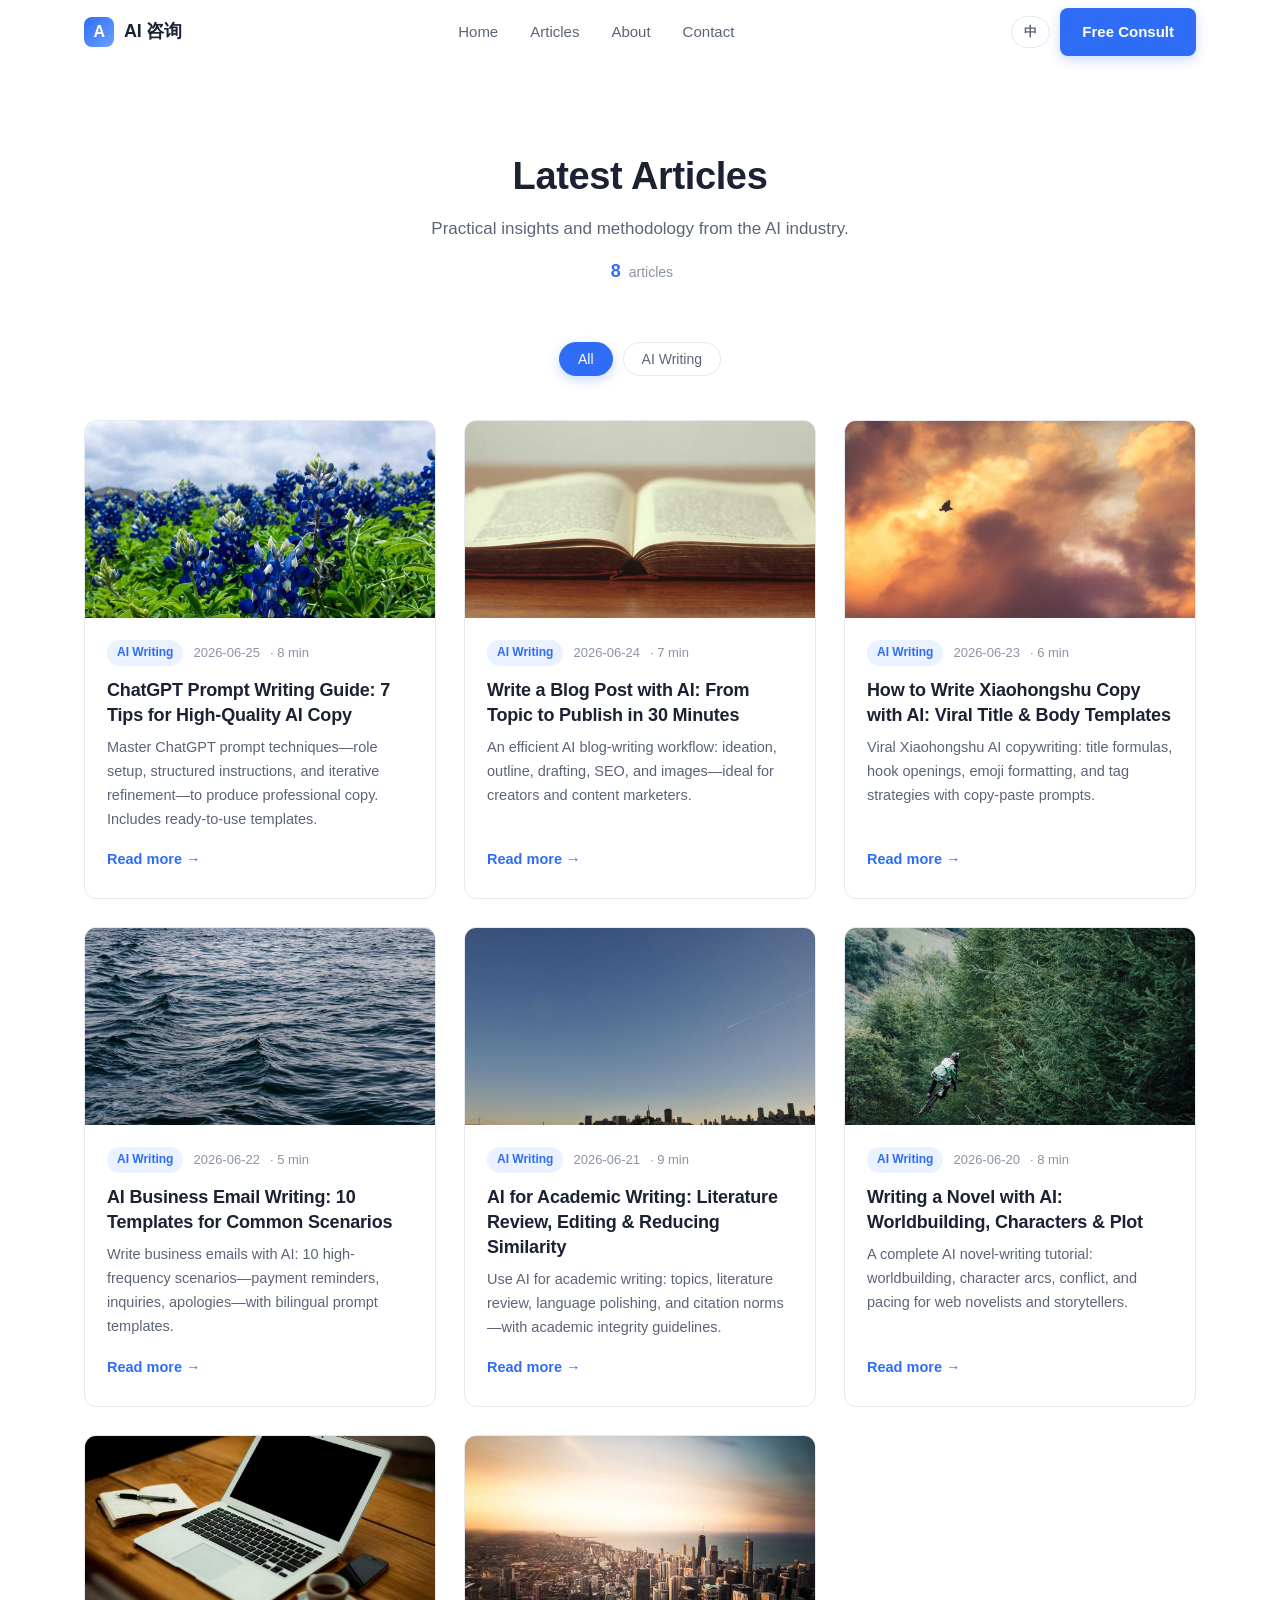
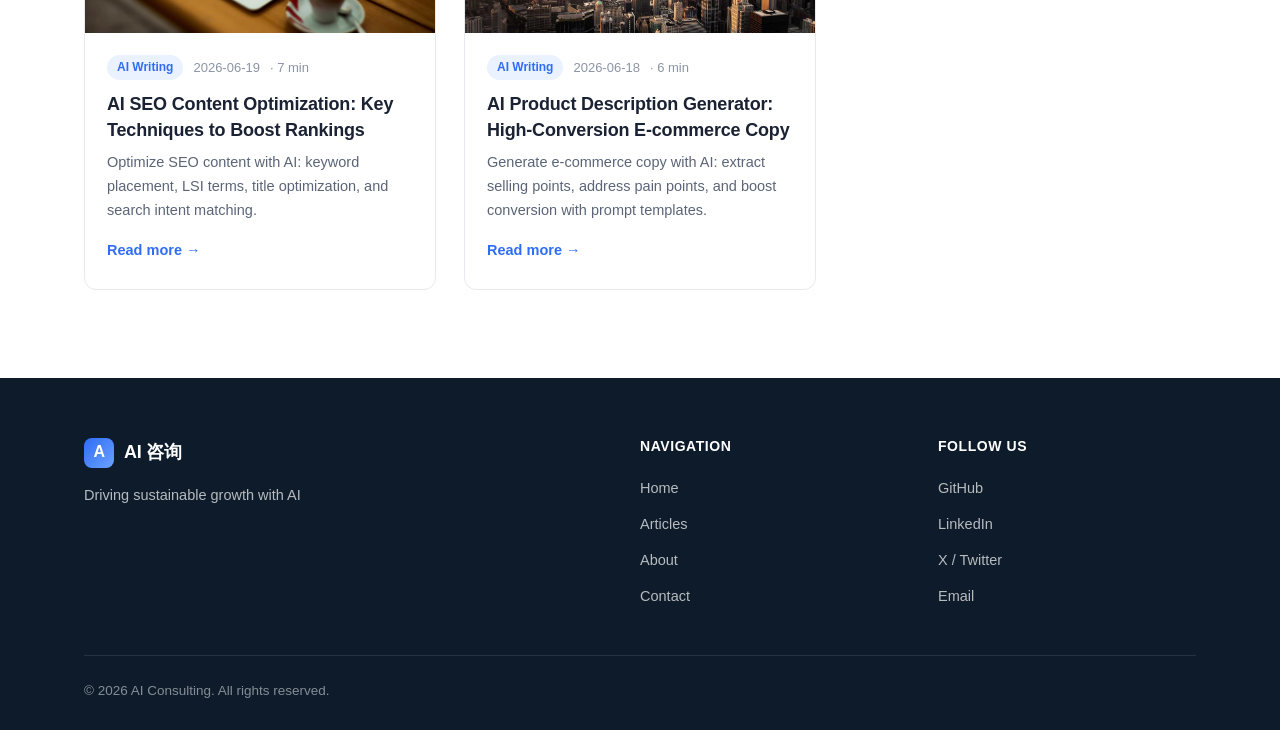
==== commit 1904a9a9: "1" ====
--- a/articles.html
+++ b/articles.html
@@ -4,8 +4,8 @@
   <meta charset="UTF-8">
   <meta name="viewport" content="width=device-width, initial-scale=1.0">
   <title>全部文章 · AI 写作实战教程 | AI 咨询</title>
-  <meta name="description" content="AI 写作实战教程，覆盖 ChatGPT 提示词、博客、小红书、商务邮件、论文、小说、SEO、电商文案等场景，中英双语。">
-  <meta name="keywords" content="AI写作教程,ChatGPT提示词,AI文案,AI博客,SEO写作,中英双语">
+  <meta name="description" content="AI 写作实战教程，覆盖 ChatGPT 提示词、博客、小红书、商务邮件、论文、小说、SEO、电商描述等场景，中英双语。">
+  <meta name="keywords" content="AI写作教程,ChatGPT提示词,AI写作,AI博客,SEO写作,中英双语">
   <link rel="icon" href="data:image/svg+xml,<svg xmlns='http://www.w3.org/2000/svg' viewBox='0 0 100 100'><rect width='100' height='100' rx='22' fill='%232f6df6'/><text x='50' y='70' font-size='62' text-anchor='middle' fill='white' font-family='Arial' font-weight='bold'>A</text></svg>">
   <link rel="stylesheet" href="css/style.css">
 </head>
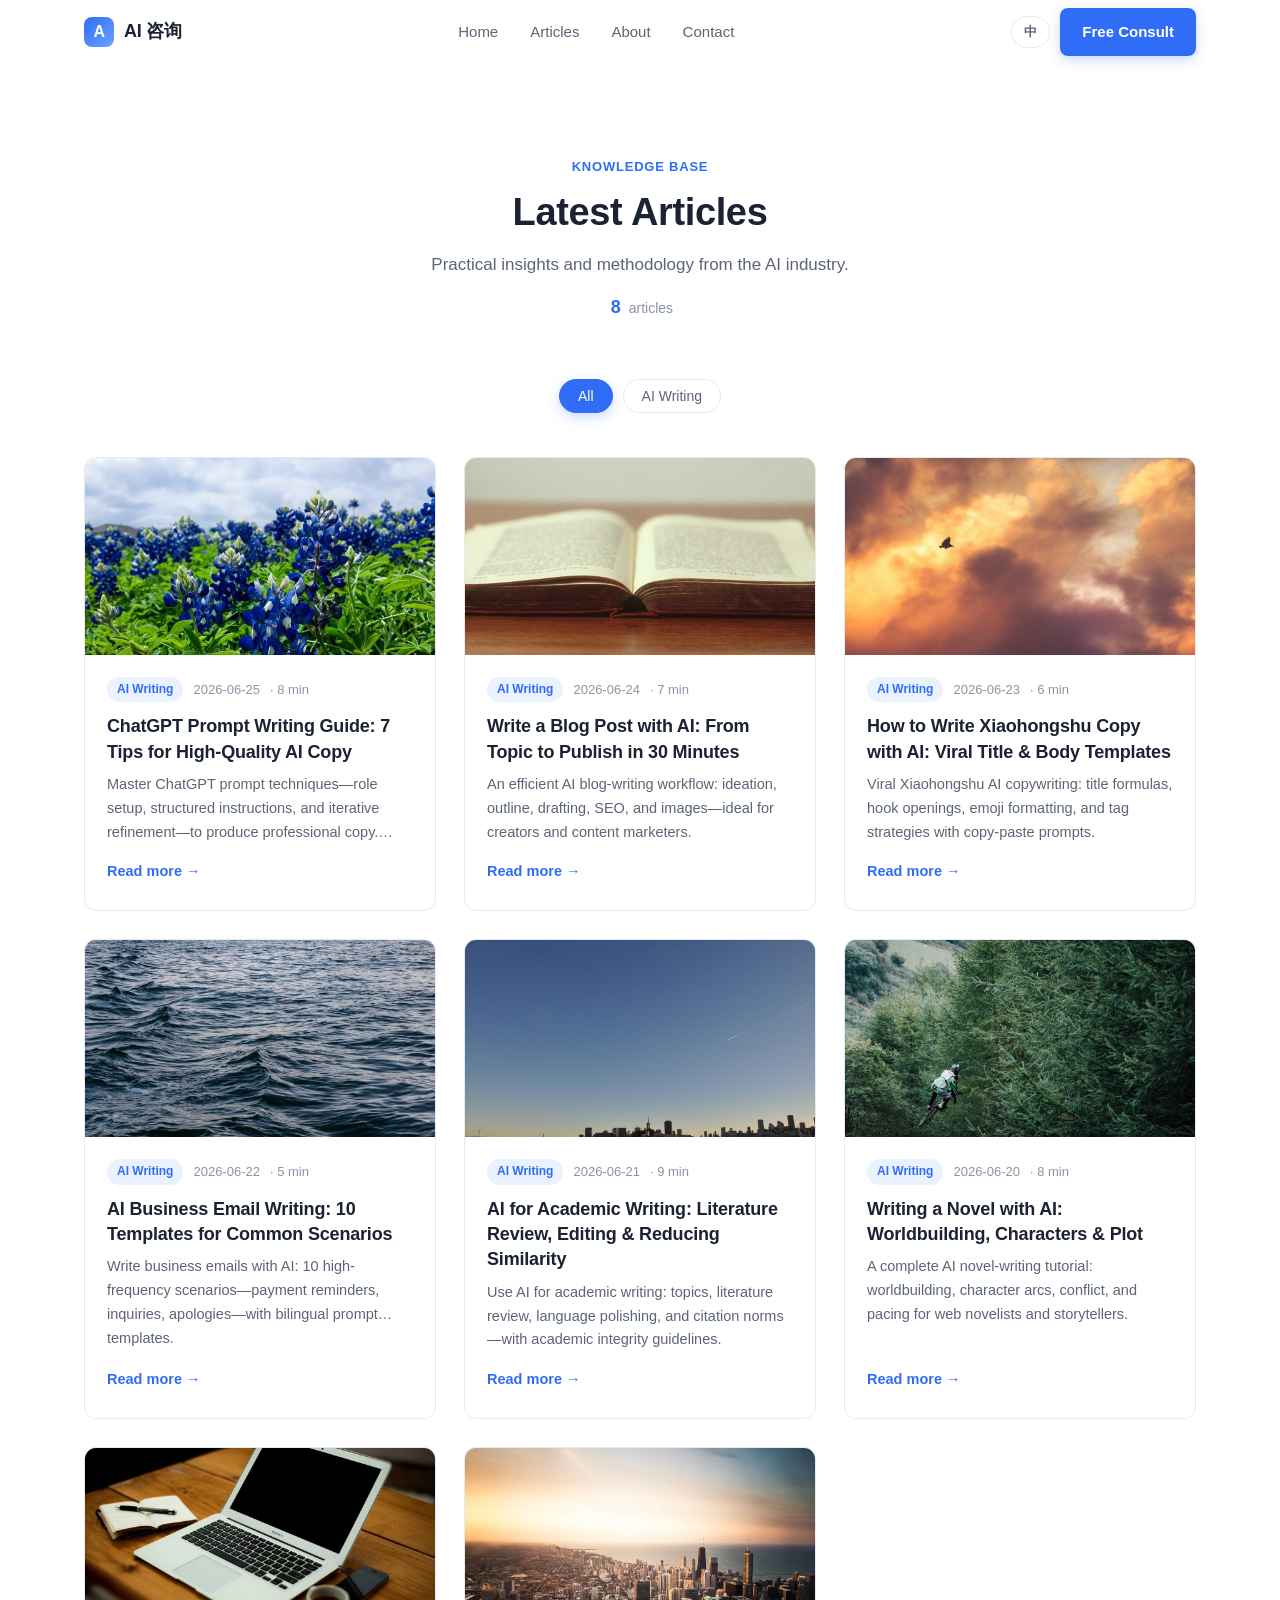
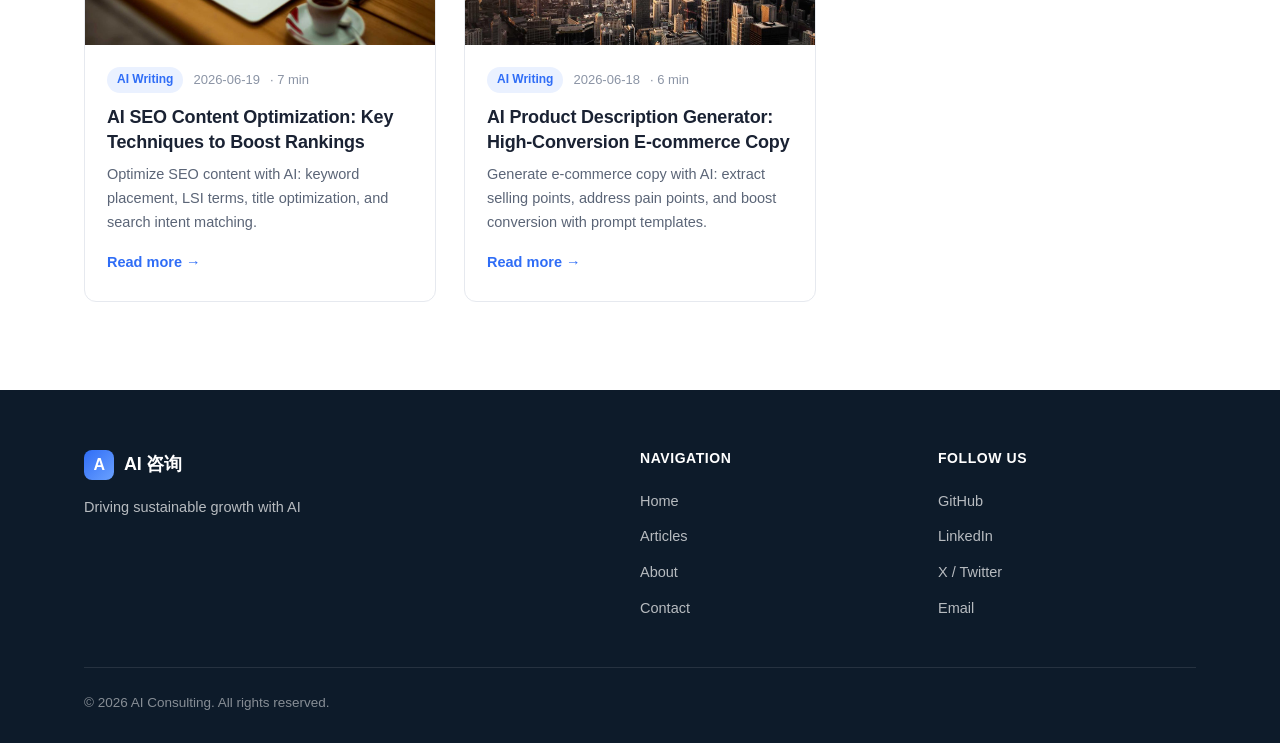
==== commit f9d6ee15: "feat(ui): 优化首页布局并新增信任条与工作流程模块 - 首页 Hero 区新增信任标识与浮动卡片 - 新增“工作流程”与“数据指标”模块 - 补充各区块的 eyebrow 标签并完善多语言配置" ====
--- a/articles.html
+++ b/articles.html
@@ -34,6 +34,7 @@
   <section class="section">
     <div class="container">
       <div class="section-head">
+        <span class="eyebrow" data-i18n="articles.eyebrow">知识库</span>
         <h2 data-i18n="articles.title">全部文章</h2>
         <p data-i18n="articles.subtitle">AI 写作实战教程，从提示词技巧到全流程落地。</p>
         <div class="posts-count-line">
--- a/css/style.css
+++ b/css/style.css
@@ -15,6 +15,9 @@
   --c-primary-dark: #1d52d6;
   --c-primary-soft: #eaf1ff;
   --c-accent: #0d1b2a;
+  --c-accent-2: #14253d;
+  --c-mint: #16c784;
+  --c-violet: #7c5cff;
 
   --radius: 12px;
   --radius-sm: 8px;
@@ -133,6 +136,11 @@
 .hero-sub { margin-top: 20px; font-size: 18px; color: var(--c-text-soft); max-width: 540px; }
 .hero-cta { margin-top: 32px; display: flex; gap: 12px; flex-wrap: wrap; }
 
+/* Hero 信任条 */
+.hero-trust { margin-top: 30px; display: flex; align-items: center; gap: 22px; flex-wrap: wrap; }
+.hero-trust-item { display: flex; align-items: center; gap: 8px; font-size: 13.5px; color: var(--c-text-soft); }
+.hero-trust-item svg { width: 16px; height: 16px; color: var(--c-mint); flex-shrink: 0; }
+
 .hero-visual {
   position: relative; border-radius: 18px; overflow: hidden;
   background: linear-gradient(135deg, #eaf1ff, #f7f8fa);
@@ -154,18 +162,15 @@
 .hero-stat .num { font-size: 22px; font-weight: 800; color: var(--c-accent); }
 .hero-stat .label { font-size: 12px; color: var(--c-text-mute); }
 
-/* ---------- 统计区 (独立展示) ---------- */
-.stats-strip {
-  border-top: 1px solid var(--c-border);
-  border-bottom: 1px solid var(--c-border);
-  background: var(--c-bg-soft);
-}
-.stats-inner { display: grid; grid-template-columns: repeat(4, 1fr); padding: 36px 0; }
-.stat-item { text-align: center; border-right: 1px solid var(--c-border); }
-.stat-item:last-child { border-right: none; }
-.stat-item .num { font-size: 34px; font-weight: 800; color: var(--c-accent); }
-.stat-item .num .suffix { color: var(--c-primary); }
-.stat-item .label { font-size: 14px; color: var(--c-text-mute); margin-top: 4px; }
+/* 浮动装饰小卡片 */
+.hero-float {
+  position: absolute; top: 22px; right: 22px;
+  display: flex; align-items: center; gap: 10px;
+  padding: 10px 14px; border-radius: 12px;
+  background: rgba(255,255,255,0.94); backdrop-filter: blur(8px);
+  box-shadow: var(--shadow-md); font-size: 13px; font-weight: 600; color: var(--c-text);
+}
+.hero-float .dot { width: 8px; height: 8px; border-radius: 50%; background: var(--c-mint); box-shadow: 0 0 0 4px rgba(22,199,132,0.18); }
 
 /* ---------- 通用 section ---------- */
 .section { padding: 88px 0; }
@@ -173,22 +178,39 @@
 .section-head h2 { font-size: clamp(28px, 3.5vw, 38px); }
 .section-head p { margin-top: 14px; color: var(--c-text-soft); font-size: 17px; }
 .section-alt { background: var(--c-bg-soft); }
+.eyebrow {
+  display: inline-block; font-size: 13px; font-weight: 700; letter-spacing: 0.06em;
+  text-transform: uppercase; color: var(--c-primary); margin-bottom: 12px;
+}
 
 /* ---------- 服务卡片 ---------- */
 .services-grid { display: grid; grid-template-columns: repeat(3, 1fr); gap: 24px; }
 .service-card {
+  position: relative; overflow: hidden;
   background: var(--c-bg); border: 1px solid var(--c-border);
   border-radius: var(--radius); padding: 32px 28px;
   transition: all 0.25s var(--ease);
 }
+.service-card::before {
+  content: ""; position: absolute; top: 0; left: 0; right: 0; height: 3px;
+  background: linear-gradient(90deg, var(--c-primary), #6aa1ff);
+  transform: scaleX(0); transform-origin: left; transition: transform 0.3s var(--ease);
+}
 .service-card:hover { transform: translateY(-4px); box-shadow: var(--shadow-lg); border-color: transparent; }
+.service-card:hover::before { transform: scaleX(1); }
 .service-icon {
   width: 52px; height: 52px; border-radius: 12px;
   background: var(--c-primary-soft); color: var(--c-primary);
-  display: grid; place-items: center; font-size: 24px; margin-bottom: 20px;
-}
+  display: grid; place-items: center; margin-bottom: 20px;
+}
+.service-icon svg { width: 26px; height: 26px; }
 .service-card h3 { font-size: 20px; margin-bottom: 10px; }
 .service-card p { color: var(--c-text-soft); font-size: 15px; }
+.service-num {
+  position: absolute; right: 22px; top: 24px;
+  font-size: 44px; font-weight: 800; color: var(--c-bg-muted);
+  line-height: 1; font-family: "Segoe UI", Arial, sans-serif;
+}
 
 /* ---------- 文章卡片 ---------- */
 .articles-grid { display: grid; grid-template-columns: repeat(3, 1fr); gap: 28px; }
@@ -207,7 +229,8 @@
 .tag { background: var(--c-primary-soft); color: var(--c-primary); padding: 3px 10px; border-radius: 999px; font-weight: 600; font-size: 12px; }
 .card-title { font-size: 18px; line-height: 1.4; margin-bottom: 8px; }
 .card:hover .card-title { color: var(--c-primary); }
-.card-excerpt { color: var(--c-text-soft); font-size: 14.5px; flex: 1; margin-bottom: 16px; }
+.card-excerpt { color: var(--c-text-soft); font-size: 14.5px; flex: 1; margin-bottom: 16px;
+  display: -webkit-box; -webkit-line-clamp: 3; -webkit-box-orient: vertical; overflow: hidden; }
 .card-link { color: var(--c-primary); font-weight: 600; font-size: 14.5px; }
 
 .section-foot { text-align: center; margin-top: 48px; }
@@ -216,7 +239,7 @@
 .about-grid { display: grid; grid-template-columns: 1fr 1fr; gap: 56px; align-items: center; }
 .about-text h2 { font-size: clamp(28px, 3.5vw, 38px); margin-bottom: 20px; }
 .about-text p { color: var(--c-text-soft); margin-bottom: 16px; font-size: 16.5px; }
-.about-features { display: flex; flex-direction: column; gap: 16px; }
+.about-features { display: flex; flex-direction: column; gap: 16px; margin-top: 8px; }
 .about-feature {
   display: flex; gap: 14px; padding: 18px;
   background: var(--c-bg); border: 1px solid var(--c-border); border-radius: var(--radius);
@@ -228,13 +251,35 @@
 .about-feature h4 { font-size: 16px; margin-bottom: 2px; }
 .about-feature span { font-size: 13.5px; color: var(--c-text-mute); }
 .about-visual {
-  border-radius: 18px; overflow: hidden; box-shadow: var(--shadow-lg);
-  aspect-ratio: 4 / 3; border: 1px solid var(--c-border);
-}
-.about-visual img { width: 100%; height: 100%; object-fit: cover; }
+  position: relative; border-radius: 18px; overflow: hidden;
+  box-shadow: var(--shadow-lg); border: 1px solid var(--c-border);
+}
+.about-visual img { width: 100%; height: 100%; object-fit: cover; display: block; }
+
+/* ---------- 数据条 ---------- */
+.metrics-strip { background: linear-gradient(135deg, var(--c-accent), var(--c-accent-2)); color: #fff; }
+.metrics-grid { display: grid; grid-template-columns: repeat(4, 1fr); gap: 24px; padding: 56px 0; }
+.metric-item { text-align: center; }
+.metric-item .num { font-size: 38px; font-weight: 800; line-height: 1; letter-spacing: -0.02em; }
+.metric-item .num .suffix { color: #6aa1ff; }
+.metric-item .label { font-size: 14px; color: rgba(255,255,255,0.7); margin-top: 8px; }
+
+/* ---------- 流程 ---------- */
+.steps-grid { display: grid; grid-template-columns: repeat(4, 1fr); gap: 24px; position: relative; }
+.step-card { position: relative; padding: 28px 24px; background: var(--c-bg); border: 1px solid var(--c-border); border-radius: var(--radius); transition: all 0.25s var(--ease); }
+.step-card:hover { transform: translateY(-4px); box-shadow: var(--shadow-lg); border-color: transparent; }
+.step-num {
+  width: 40px; height: 40px; border-radius: 50%;
+  background: linear-gradient(135deg, var(--c-primary), #6aa1ff); color: #fff;
+  display: grid; place-items: center; font-weight: 800; font-size: 16px; margin-bottom: 16px;
+  box-shadow: 0 6px 14px rgba(47,109,246,0.3);
+}
+.step-card h4 { font-size: 17px; margin-bottom: 8px; }
+.step-card p { font-size: 14.5px; color: var(--c-text-soft); }
 
 /* ---------- 联系 / CTA ---------- */
 .cta {
+  position: relative; overflow: hidden;
   background:
     radial-gradient(700px 360px at 80% 120%, rgba(47,109,246,0.35), transparent),
     linear-gradient(135deg, #0d1b2a, #14253d);
@@ -308,8 +353,8 @@
   .about-grid { grid-template-columns: 1fr; }
   .cta { grid-template-columns: 1fr; padding: 44px 32px; }
   .services-grid, .articles-grid { grid-template-columns: repeat(2, 1fr); }
-  .stats-inner { grid-template-columns: repeat(2, 1fr); }
-  .stat-item:nth-child(2) { border-right: none; }
+  .metrics-grid { grid-template-columns: repeat(2, 1fr); gap: 32px 24px; }
+  .steps-grid { grid-template-columns: repeat(2, 1fr); }
   .footer-grid { grid-template-columns: 1fr 1fr; }
 }
 
@@ -328,9 +373,8 @@
 
   .section { padding: 64px 0; }
   .services-grid, .articles-grid { grid-template-columns: 1fr; }
-  .stats-inner { grid-template-columns: repeat(2, 1fr); }
-  .stat-item { border-right: none; border-bottom: 1px solid var(--c-border); padding: 14px 0; }
-  .stat-item:nth-last-child(-n+2) { border-bottom: none; }
+  .metrics-grid { grid-template-columns: repeat(2, 1fr); }
+  .steps-grid { grid-template-columns: 1fr; }
   .footer-grid { grid-template-columns: 1fr; gap: 28px; }
   .cta { padding: 36px 22px; border-radius: 16px; }
   .hero { padding: 56px 0 64px; }
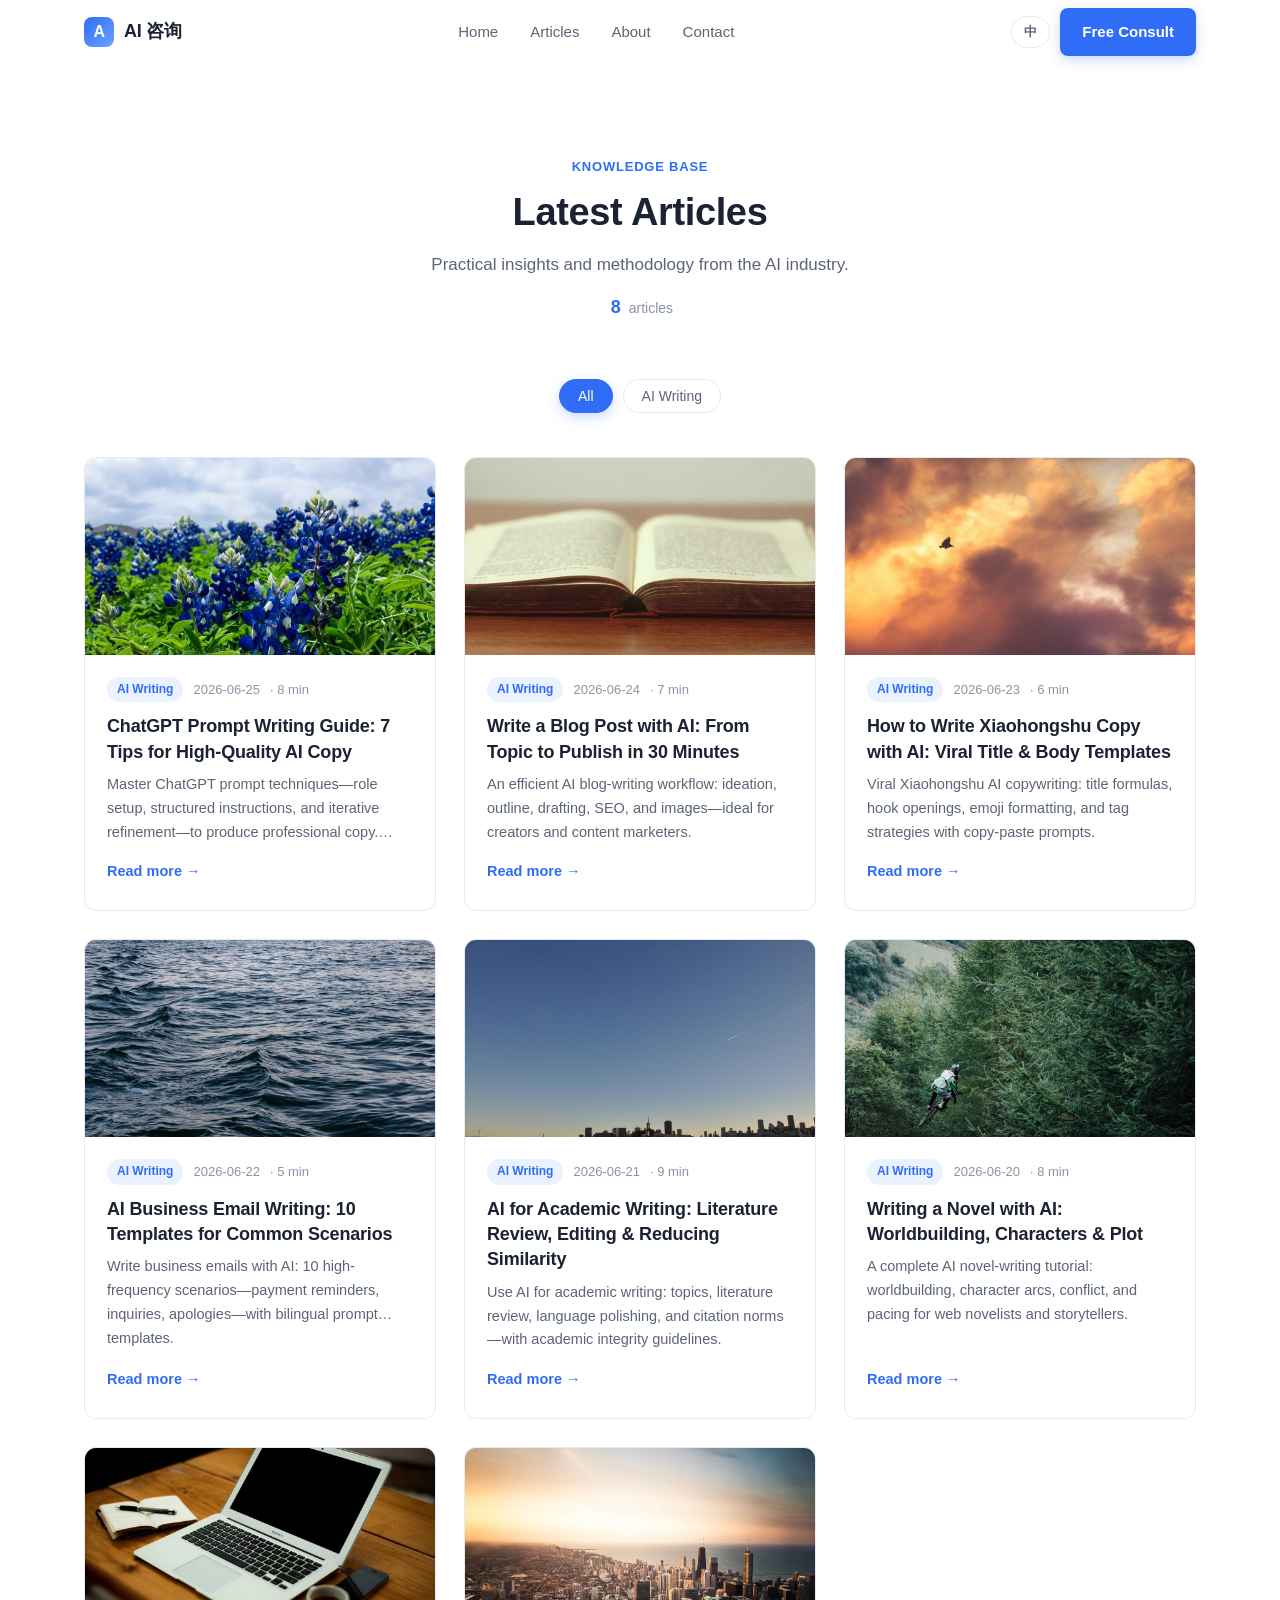
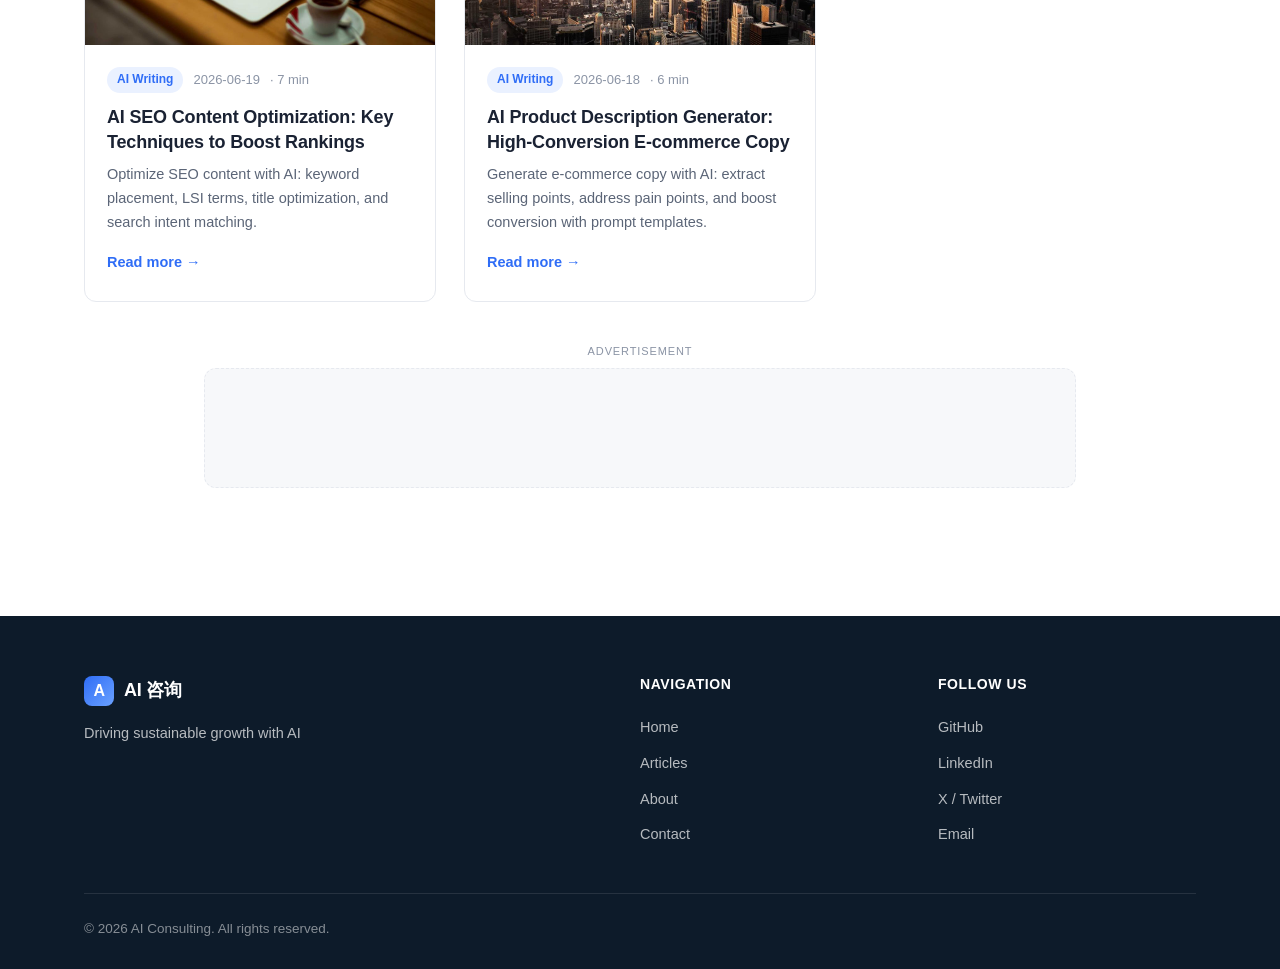
==== commit fe480e05: "feat: 添加 Google AdSense 广告位功能 - 在首页和文章列表页底部添加响应式广告位 - 新增广告位相关的 CSS 样式 - 添加广告标签的多语言翻译支持 - 引入 ads.js 用" ====
--- a/articles.html
+++ b/articles.html
@@ -1,5 +1,5 @@
 <!DOCTYPE html>
-<html lang="zh-CN">
+<html lang="zh-CN" data-ad-client="ca-pub-7420136917623230">
 <head>
   <meta charset="UTF-8">
   <meta name="viewport" content="width=device-width, initial-scale=1.0">
@@ -7,6 +7,7 @@
   <meta name="description" content="AI 写作实战教程，覆盖 ChatGPT 提示词、博客、小红书、商务邮件、论文、小说、SEO、电商描述等场景，中英双语。">
   <meta name="keywords" content="AI写作教程,ChatGPT提示词,AI写作,AI博客,SEO写作,中英双语">
   <link rel="icon" href="data:image/svg+xml,<svg xmlns='http://www.w3.org/2000/svg' viewBox='0 0 100 100'><rect width='100' height='100' rx='22' fill='%232f6df6'/><text x='50' y='70' font-size='62' text-anchor='middle' fill='white' font-family='Arial' font-weight='bold'>A</text></svg>">
+  <meta name="google-adsense-account" content="ca-pub-7420136917623230">
   <link rel="stylesheet" href="css/style.css">
 </head>
 <body>
@@ -49,6 +50,18 @@
 
       <!-- 文章卡片网格 -->
       <div class="articles-grid" data-posts-grid data-filter="all" data-posts-section></div>
+
+      <!-- 广告位: 文章列表下方 -->
+      <div class="ad-wrap">
+        <div class="ad-label" data-i18n="ad.label">广告</div>
+        <div class="ad-box">
+          <ins class="adsbygoogle" style="display:block"
+               data-ad-client="ca-pub-7420136917623230"
+               data-ad-slot="3333333333"
+               data-ad-format="auto"
+               data-full-width-responsive="true"></ins>
+        </div>
+      </div>
     </div>
   </section>
 
@@ -89,6 +102,7 @@
   <script src="js/posts-data.js"></script>
   <script src="js/posts-content.js"></script>
   <script src="js/main.js"></script>
+  <script src="js/ads.js"></script>
   <script src="js/posts-base.js"></script>
   <script>
     document.addEventListener("DOMContentLoaded", function () {
--- a/css/style.css
+++ b/css/style.css
@@ -386,6 +386,27 @@
   .reveal.is-visible { opacity: 1; transform: none; }
 }
 
+/* ---------- 广告位 ---------- */
+.ad-slot {
+  margin: 0 auto;
+  max-width: 920px;
+  display: block;
+  overflow: hidden;
+}
+.ad-slot ins.adsbygoogle { display: block; width: 100%; }
+.ad-wrap {
+  max-width: 920px; margin: 40px auto; padding: 0 24px;
+}
+.ad-label {
+  font-size: 11px; letter-spacing: 0.08em; text-transform: uppercase;
+  color: var(--c-text-mute); margin-bottom: 8px; text-align: center;
+}
+.ad-box {
+  background: var(--c-bg-soft); border: 1px dashed var(--c-border);
+  border-radius: var(--radius); padding: 24px; min-height: 120px;
+}
+.article-body + .ad-wrap { margin-top: 8px; }
+
 /* ============================================================
    文章系统: 筛选条 / 计数 / 详情页 / 相关文章 / 404
    ============================================================ */
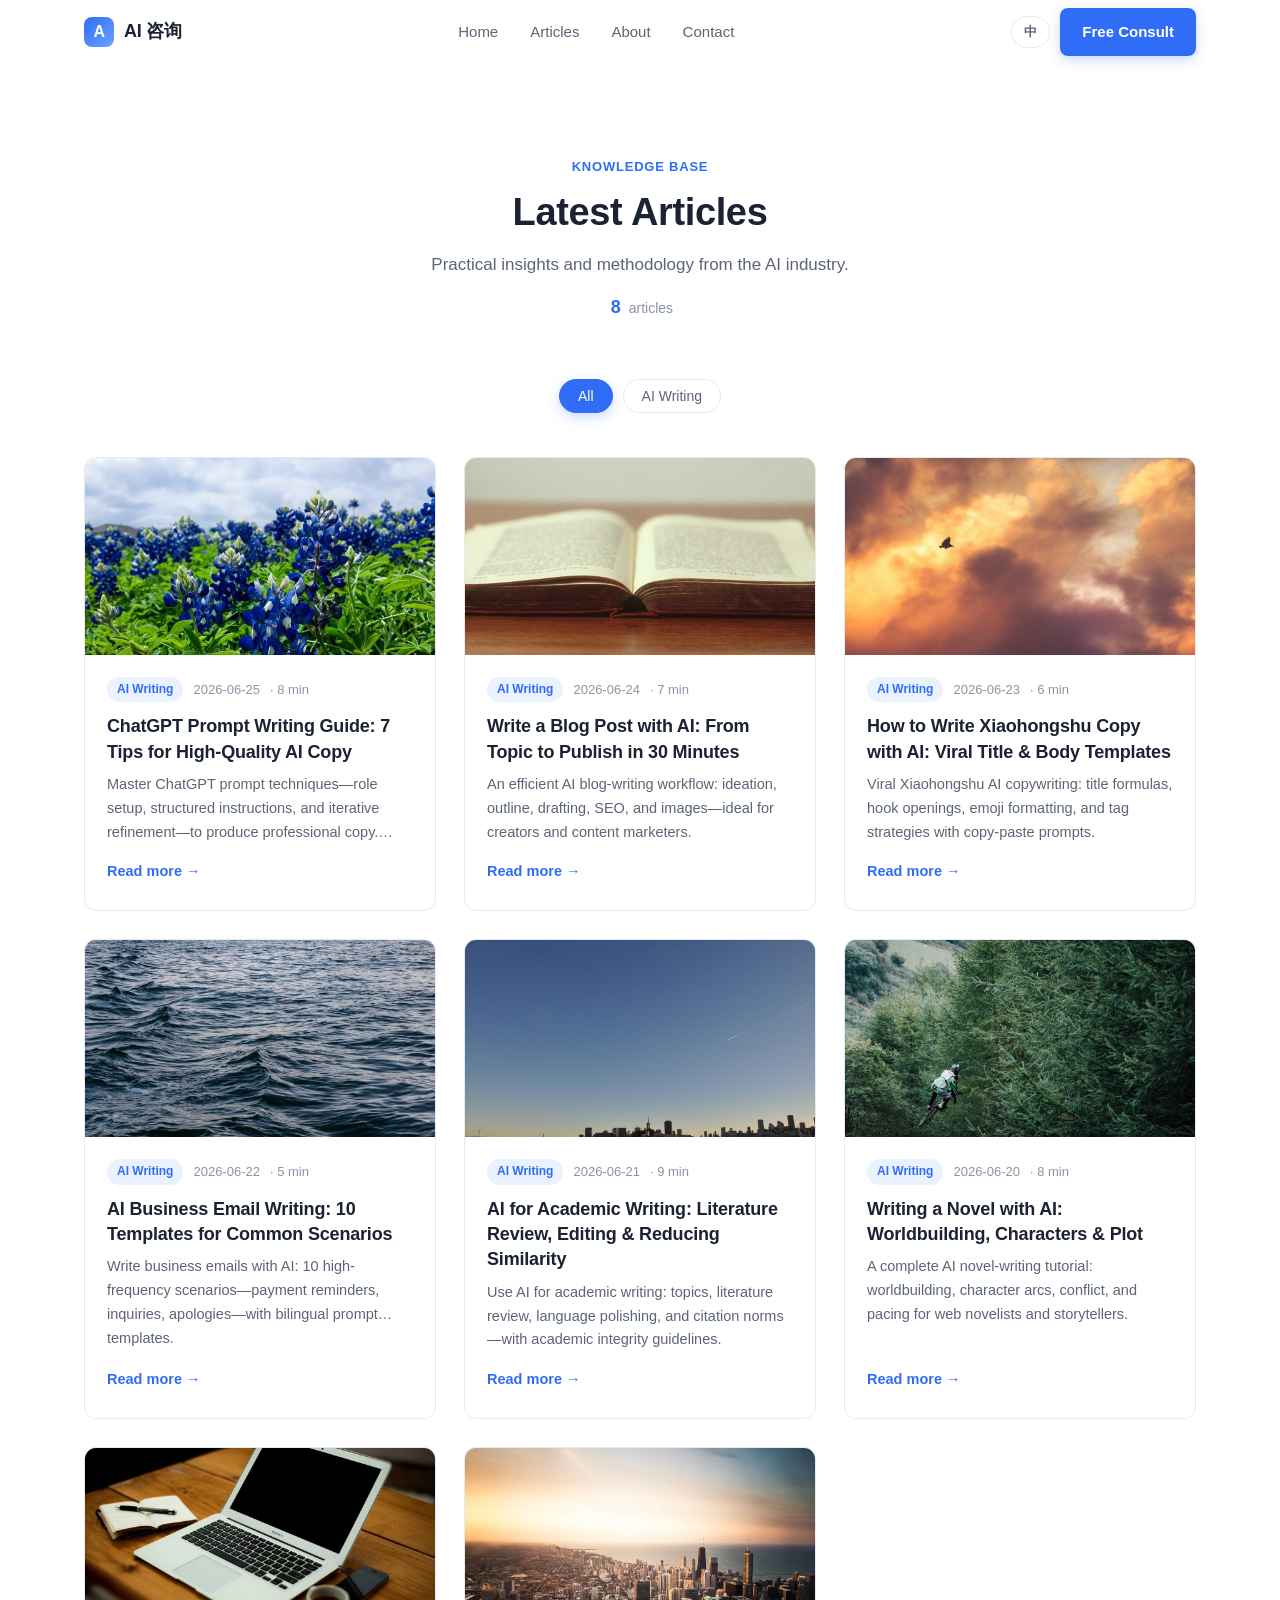
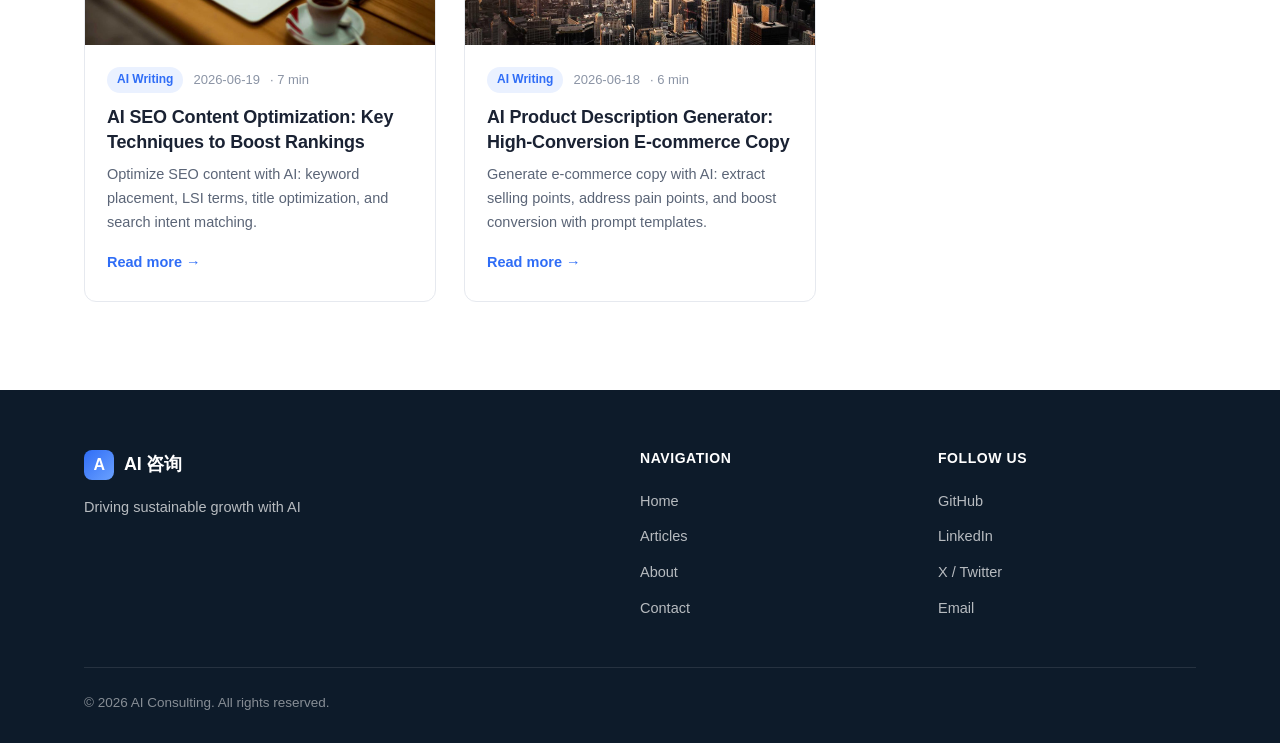
==== commit 576be89e: "1" ====
--- a/articles.html
+++ b/articles.html
@@ -1,5 +1,5 @@
 <!DOCTYPE html>
-<html lang="zh-CN" data-ad-client="ca-pub-7420136917623230">
+<html lang="zh-CN">
 <head>
   <meta charset="UTF-8">
   <meta name="viewport" content="width=device-width, initial-scale=1.0">
@@ -8,6 +8,7 @@
   <meta name="keywords" content="AI写作教程,ChatGPT提示词,AI写作,AI博客,SEO写作,中英双语">
   <link rel="icon" href="data:image/svg+xml,<svg xmlns='http://www.w3.org/2000/svg' viewBox='0 0 100 100'><rect width='100' height='100' rx='22' fill='%232f6df6'/><text x='50' y='70' font-size='62' text-anchor='middle' fill='white' font-family='Arial' font-weight='bold'>A</text></svg>">
   <meta name="google-adsense-account" content="ca-pub-7420136917623230">
+  <script async src="https://pagead2.googlesyndication.com/pagead/js/adsbygoogle.js?client=ca-pub-7420136917623230" crossorigin="anonymous"></script>
   <link rel="stylesheet" href="css/style.css">
 </head>
 <body>
@@ -50,18 +51,6 @@
 
       <!-- 文章卡片网格 -->
       <div class="articles-grid" data-posts-grid data-filter="all" data-posts-section></div>
-
-      <!-- 广告位: 文章列表下方 -->
-      <div class="ad-wrap">
-        <div class="ad-label" data-i18n="ad.label">广告</div>
-        <div class="ad-box">
-          <ins class="adsbygoogle" style="display:block"
-               data-ad-client="ca-pub-7420136917623230"
-               data-ad-slot="3333333333"
-               data-ad-format="auto"
-               data-full-width-responsive="true"></ins>
-        </div>
-      </div>
     </div>
   </section>
 
@@ -102,7 +91,6 @@
   <script src="js/posts-data.js"></script>
   <script src="js/posts-content.js"></script>
   <script src="js/main.js"></script>
-  <script src="js/ads.js"></script>
   <script src="js/posts-base.js"></script>
   <script>
     document.addEventListener("DOMContentLoaded", function () {
--- a/css/style.css
+++ b/css/style.css
@@ -386,27 +386,6 @@
   .reveal.is-visible { opacity: 1; transform: none; }
 }
 
-/* ---------- 广告位 ---------- */
-.ad-slot {
-  margin: 0 auto;
-  max-width: 920px;
-  display: block;
-  overflow: hidden;
-}
-.ad-slot ins.adsbygoogle { display: block; width: 100%; }
-.ad-wrap {
-  max-width: 920px; margin: 40px auto; padding: 0 24px;
-}
-.ad-label {
-  font-size: 11px; letter-spacing: 0.08em; text-transform: uppercase;
-  color: var(--c-text-mute); margin-bottom: 8px; text-align: center;
-}
-.ad-box {
-  background: var(--c-bg-soft); border: 1px dashed var(--c-border);
-  border-radius: var(--radius); padding: 24px; min-height: 120px;
-}
-.article-body + .ad-wrap { margin-top: 8px; }
-
 /* ============================================================
    文章系统: 筛选条 / 计数 / 详情页 / 相关文章 / 404
    ============================================================ */
